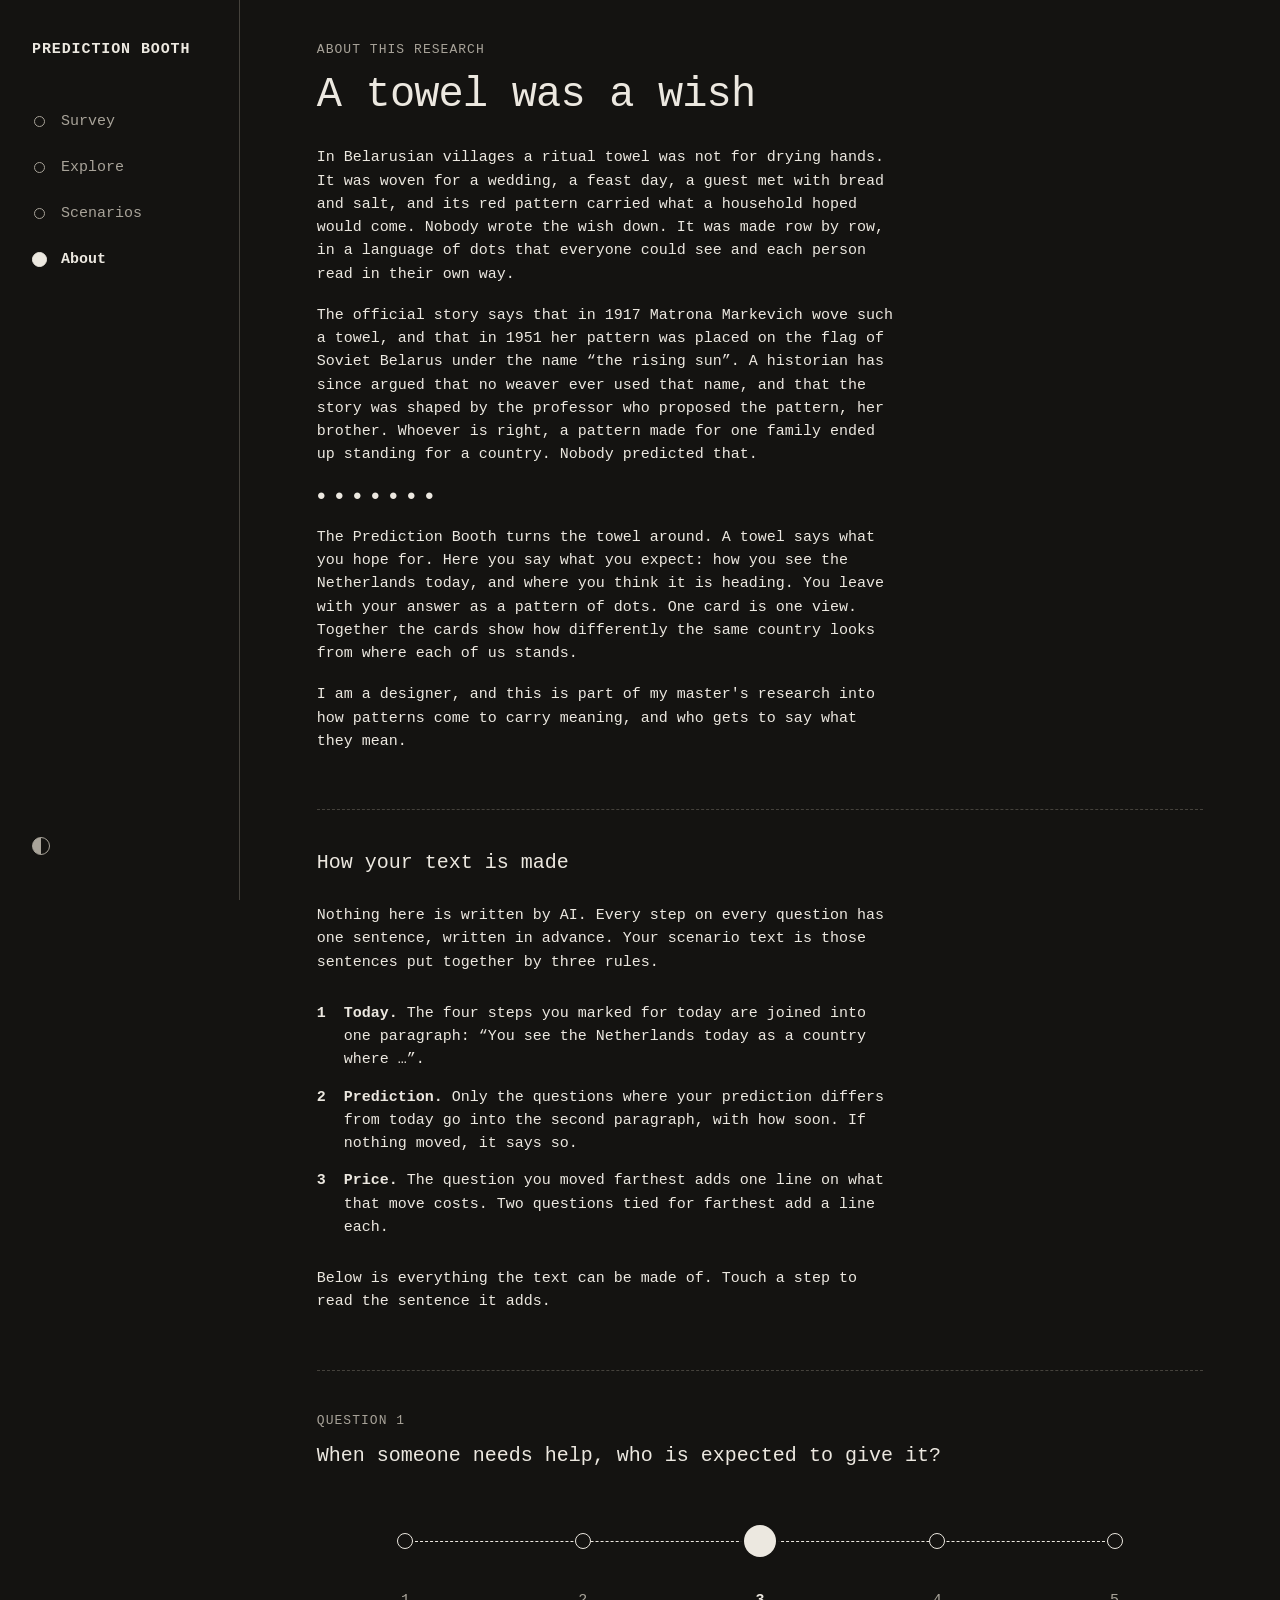
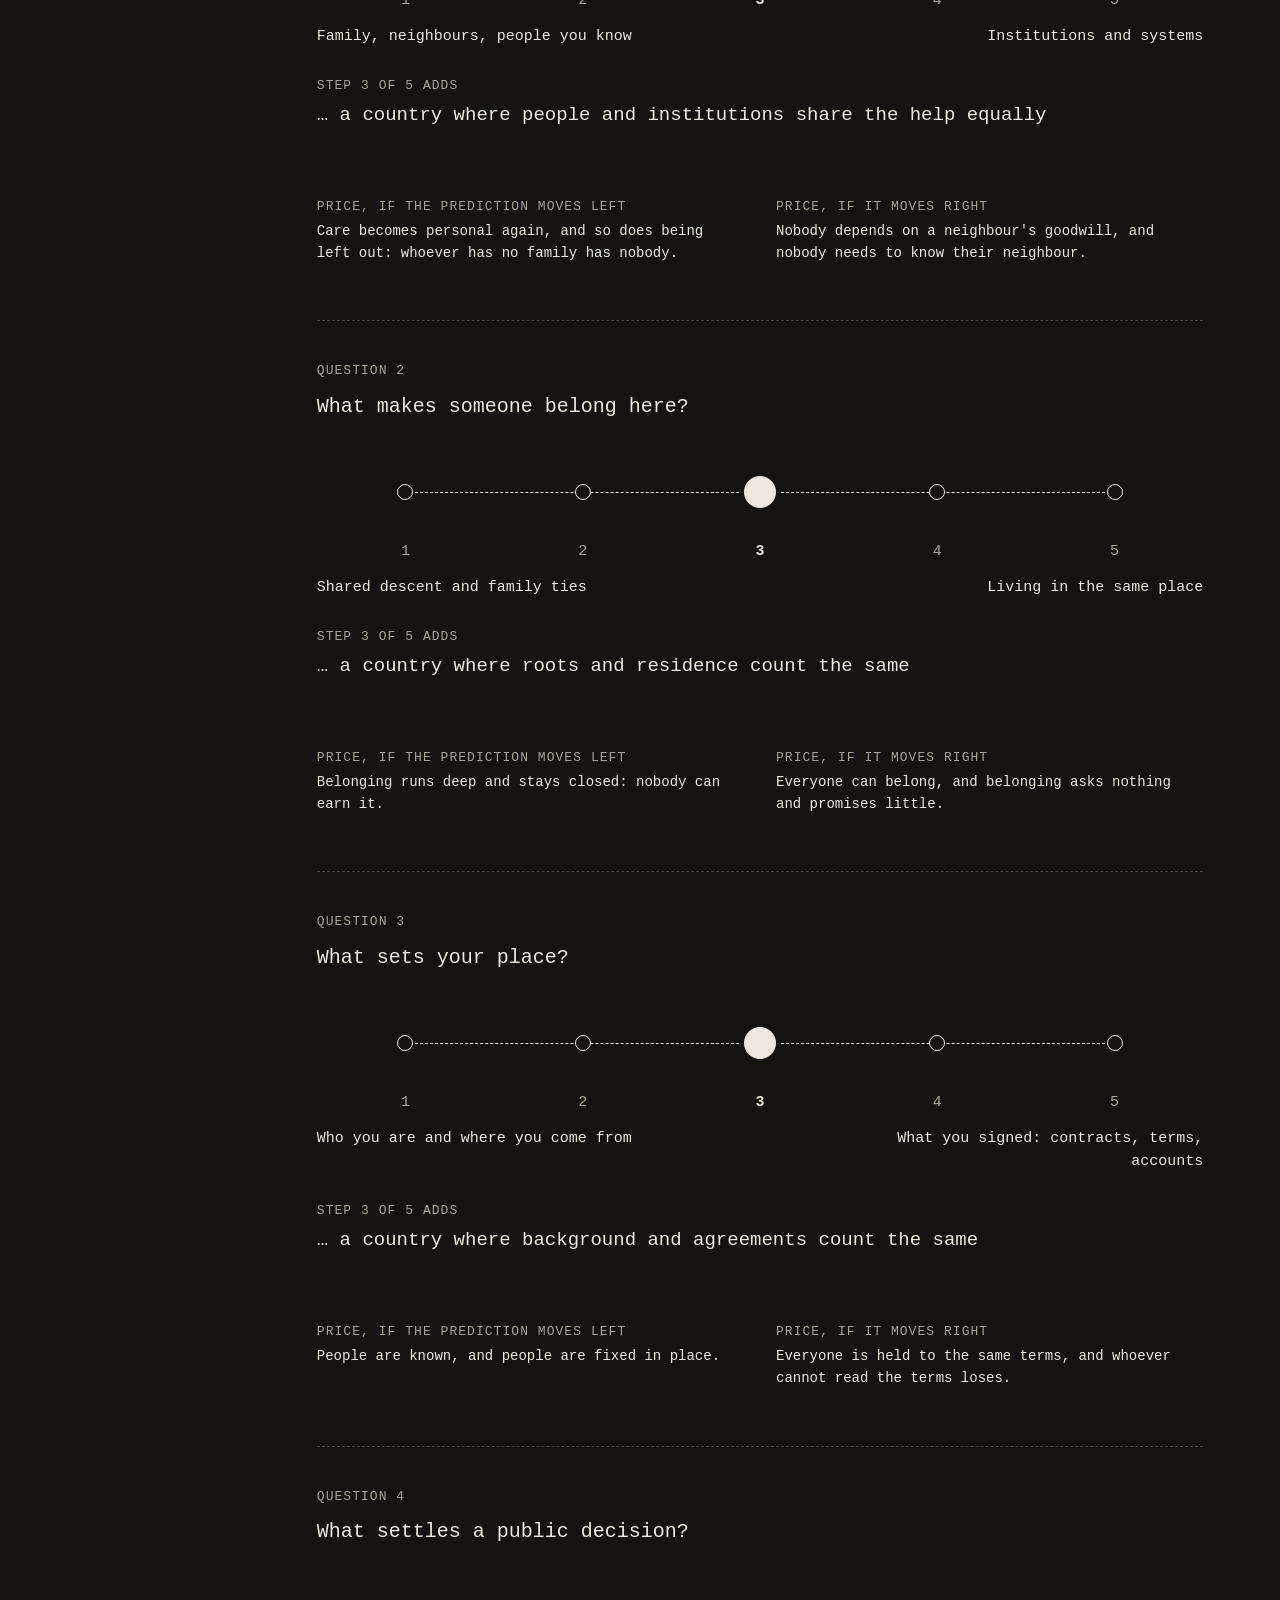
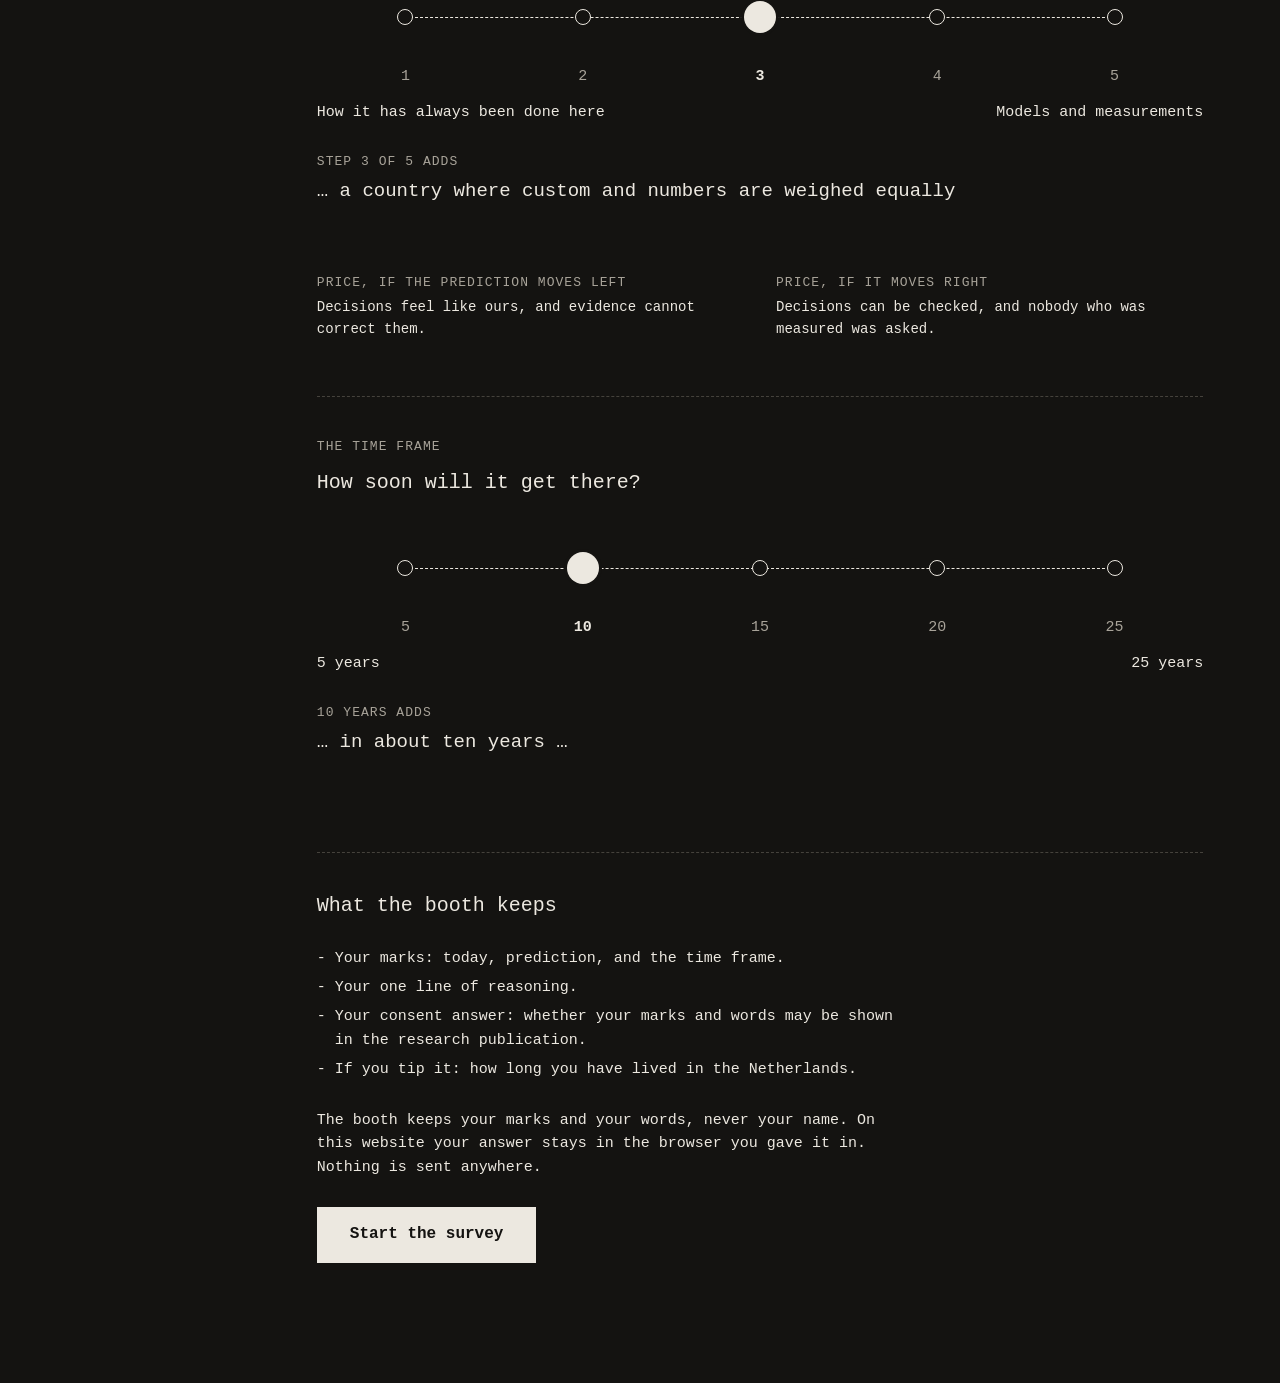
==== about.html @ 0a9863bb "Scenarios page; the ready-made answers leave Explore A fourth section, Scenarios, shows the five rea" ====
<!doctype html>
<html lang="en">
<head>
<meta charset="utf-8">
<meta name="viewport" content="width=device-width, initial-scale=1">
<title>About · Prediction Booth</title>
<meta name="description" content="A towel was a wish: where the Prediction Booth comes from, and how its scenario text is made.">
<meta name="color-scheme" content="dark light">
<link rel="icon" href="data:image/svg+xml,%3Csvg xmlns='http://www.w3.org/2000/svg' viewBox='0 0 16 16'%3E%3Ccircle cx='8' cy='8' r='7' fill='%23111'/%3E%3Ccircle cx='8' cy='8' r='3' fill='%23f4f2ee'/%3E%3C/svg%3E">
<script>try { if (localStorage.getItem("prediction-booth-theme") === "light") document.documentElement.dataset.theme = "light"; } catch (e) {}</script>
<link rel="stylesheet" href="css/site.css">
</head>
<body>
<aside class="side">
  <a class="brand" href="index.html">Prediction Booth</a>
  <nav aria-label="Sections">
    <a href="survey.html">Survey</a>
    <a href="index.html#explore">Explore</a>
    <a href="scenarios.html">Scenarios</a>
    <a href="about.html" aria-current="page">About</a>
  </nav>
  <button class="theme" type="button" aria-label="Switch to light" title="Light or dark"></button>
</aside>

<main class="main">
  <!-- The towel story: text as written in the first prototype's about.html. -->
  <section class="sec stack" id="towel">
    <div class="stack stack--s">
      <div class="kicker">About this research</div>
      <h1 class="big">A towel was a wish</h1>
    </div>
    <div class="text read">
      <p>In Belarusian villages a ritual towel was not for drying hands. It was woven for a wedding, a feast day, a guest met with bread and salt, and its red pattern carried what a household hoped would come. Nobody wrote the wish down. It was made row by row, in a language of dots that everyone could see and each person read in their own way.</p>
      <p>The official story says that in 1917 Matrona Markevich wove such a towel, and that in 1951 her pattern was placed on the flag of Soviet Belarus under the name “the rising sun”. A historian has since argued that no weaver ever used that name, and that the story was shaped by the professor who proposed the pattern, her brother. Whoever is right, a pattern made for one family ended up standing for a country. Nobody predicted that.</p>
      <p aria-hidden="true">●  ●  ●  ●  ●  ●  ●</p>
      <p>The Prediction Booth turns the towel around. A towel says what you hope for. Here you say what you expect: how you see the Netherlands today, and where you think it is heading. You leave with your answer as a pattern of dots. One card is one view. Together the cards show how differently the same country looks from where each of us stands.</p>
      <p>I am a designer, and this is part of my master's research into how patterns come to carry meaning, and who gets to say what they mean.</p>
    </div>
  </section>

  <section class="sec stack" id="how">
    <h2 class="mid">How your text is made</h2>
    <p class="read">Nothing here is written by AI. Every step on every question has one sentence, written in advance. Your scenario text is those sentences put together by three rules.</p>
    <ol class="steps">
      <li><span><b>Today.</b> The four steps you marked for today are joined into one paragraph: “You see the Netherlands today as a country where …”.</span></li>
      <li><span><b>Prediction.</b> Only the questions where your prediction differs from today go into the second paragraph, with how soon. If nothing moved, it says so.</span></li>
      <li><span><b>Price.</b> The question you moved farthest adds one line on what that move costs. Two questions tied for farthest add a line each.</span></li>
    </ol>
    <p class="read">Below is everything the text can be made of. Touch a step to read the sentence it adds.</p>
  </section>

  <div id="table"></div>

  <section class="sec stack" id="keeps">
    <h2 class="mid">What the booth keeps</h2>
    <ul class="plain-list">
      <li>Your marks: today, prediction, and the time frame.</li>
      <li>Your one line of reasoning.</li>
      <li>Your consent answer: whether your marks and words may be shown in the research publication.</li>
      <li>If you tip it: how long you have lived in the Netherlands.</li>
    </ul>
    <p class="read">The booth keeps your marks and your words, never your name. On this website your answer stays in the browser you gave it in. Nothing is sent anywhere.</p>
    <div class="actions"><a class="btn" href="survey.html">Start the survey</a></div>
  </section>
</main>

<script type="module" src="js/chrome.js"></script>
<script type="module" src="js/about.js"></script>
</body>
</html>
---- css/site.css ----
/* Prediction Booth. One stylesheet for Survey, Explore, About and the printed receipt.
   Layout: a plain navigation column on the left, one wide working area on the right.
   One kind of information per screen, one clear action per screen.
   Type and marks follow the receipt: one monospace face, ink on paper, no colour. */

:root {
  /* dark is the default look */
  --bg: #141311;
  --paper: #1c1b18;
  --ink: #ece8e0;
  --muted: #a8a399;
  --line: #45423c;
  --soft: #262421;
  --font: ui-monospace, "SF Mono", SFMono-Regular, Menlo, Consolas, "Liberation Mono", "Courier New", monospace;
  /* halftone: a screen of small dots, used for "today" */
  --ht: radial-gradient(circle at center, var(--ink) 0 27%, transparent 33%);
  color-scheme: dark;
}
:root[data-theme="light"] { --bg: #f4f2ee; --paper: #fcfbf8; --ink: #111111; --muted: #625d55; --line: #c9c4b9; --soft: #e7e3da; color-scheme: light; }

* { box-sizing: border-box; }
html { -webkit-text-size-adjust: 100%; }
body {
  margin: 0; min-height: 100vh; min-height: 100dvh;
  display: grid; grid-template-columns: 240px minmax(0, 1fr);
  background: var(--bg); color: var(--ink);
  font-family: var(--font); font-size: 15px; line-height: 1.55;
}
h1, h2, h3, p, ol, ul { margin: 0; }
h1, h2, h3 { font-size: inherit; font-weight: 700; line-height: inherit; }
a { color: inherit; text-underline-offset: 4px; }
button, input { font: inherit; color: inherit; }
:focus-visible { outline: 2px solid var(--ink); outline-offset: 3px; }
[hidden] { display: none !important; }

/* ---- navigation column -------------------------------------------------- */
.side { position: sticky; top: 0; align-self: start; height: 100vh; height: 100dvh; padding: 40px 32px 32px; display: flex; flex-direction: column; gap: 40px; border-right: 1px solid var(--line); }
.brand { font-weight: 700; text-transform: uppercase; letter-spacing: 0.06em; line-height: 1.3; text-decoration: none; }
.side nav { display: flex; flex-direction: column; gap: 2px; }
.side nav a { display: flex; align-items: center; gap: 14px; min-height: 44px; text-decoration: none; color: var(--muted); }
.side nav a::before { content: ""; flex: none; width: 9px; height: 9px; margin: 0 2px; border-radius: 50%; border: 1.5px solid currentColor; }
.side nav a:hover { color: var(--ink); }
.side nav a[aria-current="page"] { color: var(--ink); font-weight: 700; }
.side nav a[aria-current="page"]::before { width: 13px; height: 13px; margin: 0; border-color: var(--ink); background: var(--ink); }
/* light or dark: a small half-filled dot, bottom left here, top right on a phone */
.theme { margin-top: auto; align-self: flex-start; width: 44px; height: 44px; margin-left: -13px; padding: 0; border: 0; background: none; cursor: pointer; display: grid; place-items: center; }
.theme::before { content: ""; width: 16px; height: 16px; border-radius: 50%; border: 1.5px solid var(--muted); background: linear-gradient(90deg, var(--muted) 50%, transparent 50%); }
.theme:hover::before { border-color: var(--ink); background: linear-gradient(90deg, var(--ink) 50%, transparent 50%); }

/* ---- working area -------------------------------------------------------- */
.main { min-width: 0; padding: 40px clamp(24px, 6vw, 104px) 120px; }
.wide { max-width: 980px; }
.read { max-width: 64ch; }
.screen { animation: in .25s ease both; }
@keyframes in { from { opacity: 0; transform: translateY(6px); } to { opacity: 1; transform: none; } }

.stack { display: flex; flex-direction: column; gap: 28px; }
.stack--s { gap: 12px; }
.stack--l { gap: 36px; }
.sec + .sec, .main > div > .sec:first-child, .main > div + .sec { margin-top: 56px; padding-top: 40px; border-top: 1px dashed var(--line); }
.kicker { font-size: 13px; letter-spacing: 0.08em; text-transform: uppercase; color: var(--muted); }
.big { font-size: clamp(28px, 3.6vw, 42px); line-height: 1.1; font-weight: 500; letter-spacing: -0.02em; max-width: 20em; }
.mid { font-size: 20px; line-height: 1.3; font-weight: 500; }
.big--s { font-size: clamp(24px, 2.8vw, 32px); }
.lead { font-size: 18px; line-height: 1.5; max-width: 38em; }
.small, .note { font-size: 13px; }
.muted, .note { color: var(--muted); }
.text p + p { margin-top: 1.2em; }
.tag { display: inline-block; font-size: 11px; letter-spacing: 0.08em; text-transform: uppercase; background: var(--ink); color: var(--bg); padding: 1px 7px; }

/* ---- one clear action ----------------------------------------------------- */
.actions { display: flex; flex-wrap: wrap; align-items: center; gap: 16px 28px; }
.btn {
  display: inline-flex; align-items: center; justify-content: center; gap: 12px;
  min-height: 56px; padding: 0 32px; border: 1px solid var(--ink); background: var(--ink); color: var(--bg);
  cursor: pointer; text-decoration: none; font-weight: 700; font-size: 16px; transition: opacity .15s;
}
.btn:hover { opacity: .85; }
.btn[disabled] { opacity: .3; cursor: default; }
.btn--plain { background: transparent; color: var(--ink); font-weight: 400; }
.btn--plain:hover { background: var(--soft); opacity: 1; }
.btn--s { min-height: 44px; padding: 0 20px; font-size: 15px; }
.linkbtn { background: none; border: 0; padding: 12px 0; cursor: pointer; color: var(--muted); text-decoration: underline; text-underline-offset: 4px; }
.linkbtn:hover { color: var(--ink); }
.chips { display: flex; flex-wrap: wrap; gap: 10px; }
.chip { display: inline-flex; align-items: center; min-height: 44px; padding: 0 16px; border: 1px solid var(--line); background: transparent; cursor: pointer; text-decoration: none; }
.chip:hover { border-color: var(--ink); }
.chip[aria-pressed="true"] { background: var(--ink); border-color: var(--ink); color: var(--bg); }
.chip[disabled] { opacity: .35; cursor: default; }
.chip { white-space: pre; }

.choices { display: flex; flex-wrap: wrap; gap: 12px; }
.choice { display: inline-flex; align-items: center; gap: 14px; min-height: 56px; padding: 0 24px; border: 1px solid var(--ink); background: transparent; cursor: pointer; font-size: 16px; text-align: left; }
.choice::before { content: ""; flex: none; width: 12px; height: 12px; border-radius: 50%; border: 1.5px solid currentColor; }
.choice:hover { background: var(--soft); }
.choice[aria-checked="true"] { background: var(--ink); color: var(--bg); font-weight: 700; }
.choice[aria-checked="true"]::before { background: var(--bg); border-color: var(--bg); }

/* the steps sit on the same line as the booth's name in the navigation column */
.progress { display: flex; align-items: center; gap: 6px; height: 20px; }
.progress i { width: 44px; height: 3px; background: var(--line); }
.progress i.done, .progress i.now { background: var(--ink); }
.progress i.now { height: 7px; }

/* ---- fields ---------------------------------------------------------------- */
.form { max-width: 640px; }
.field { display: flex; flex-direction: column; gap: 6px; }
.field label, .field .legend { font-size: 13px; letter-spacing: 0.08em; text-transform: uppercase; color: var(--muted); }
.field input[type="text"] { width: 100%; min-height: 52px; padding: 0; font-size: 18px; background: transparent; border: 0; border-bottom: 1px solid var(--ink); border-radius: 0; }
.field input[type="text"]:focus { outline: 0; border-bottom-width: 3px; }
.tick { display: flex; align-items: flex-start; gap: 14px; cursor: pointer; }
.tick input { appearance: none; -webkit-appearance: none; flex: none; width: 22px; height: 22px; margin: 1px 0 0; border: 1.5px solid var(--ink); border-radius: 0; background: transparent; cursor: pointer; display: grid; place-items: center; }
.tick input[type="radio"] { border-radius: 50%; }
.tick input:checked::after { content: ""; width: 10px; height: 10px; background: var(--ink); border-radius: inherit; }
.ticks-inline { display: flex; flex-wrap: wrap; gap: 10px 32px; }

/* ---- dots: today = a big halftone dot, prediction = a small solid dot ------- */
.dots { --rowh: 52px; --base: 9px; --big: 36px; --small: 14px; --pitch: 5px; display: grid; grid-template-columns: repeat(var(--n, 7), minmax(0, 1fr)); position: relative; }
.dot { position: relative; height: var(--rowh); display: block; }
.dot i { position: absolute; left: 50%; top: 50%; border-radius: 50%; translate: -50% -50%; }
.dot .b { width: var(--base); height: var(--base); border: 1.5px solid var(--ink); background: var(--bg); }
.dot .t {
  width: var(--big); height: var(--big); scale: 0; transition: scale .3s cubic-bezier(.34, 1.56, .64, 1);
  background: var(--ht) 0 0 / var(--pitch) var(--pitch), var(--ht) calc(var(--pitch) / 2) calc(var(--pitch) / 2) / var(--pitch) var(--pitch), var(--bg);
}
.dot .p { width: var(--small); height: var(--small); background: var(--ink); box-shadow: 0 0 0 3px var(--bg); scale: 0; transition: scale .3s cubic-bezier(.34, 1.56, .64, 1); }
.dot.is-today .t, .dot.is-pred .p { scale: 1; }

.legend { display: flex; flex-wrap: wrap; gap: 8px 28px; align-items: center; font-size: 13px; color: var(--muted); }
.legend span { display: inline-flex; align-items: center; gap: 10px; }
.key { display: inline-block; border-radius: 50%; flex: none; }
.key--today { width: 18px; height: 18px; background: var(--ht) 0 0 / 5px 5px, var(--ht) 2.5px 2.5px / 5px 5px; }
.key--pred { width: 10px; height: 10px; background: var(--ink); }
.key--bar-t { width: 14px; height: 14px; border-radius: 0; border: 1px solid var(--ink); background: var(--ht) 0 0 / 5px 5px, var(--ht) 2.5px 2.5px / 5px 5px; }
.key--bar-p { width: 6px; height: 14px; border-radius: 0; background: var(--ink); }

/* the scale: the whole width of the working area is the control */
.scale { user-select: none; -webkit-user-select: none; }
.scale .dots { --rowh: 88px; --base: 16px; --big: clamp(46px, 5.6vw, 68px); --small: clamp(22px, 2.8vw, 32px); --pitch: 6px; touch-action: pan-y; cursor: pointer; }
.scale .dots::before { content: ""; position: absolute; left: calc(100% / (var(--n, 7) * 2)); right: calc(100% / (var(--n, 7) * 2)); top: calc(var(--rowh) / 2); border-top: 1px dashed var(--ink); }
.scale__move { position: absolute; top: calc(var(--rowh) / 2 - 2px); height: 4px; background: var(--ink); transition: left .25s, width .25s; pointer-events: none; }
.scale__step { position: relative; display: block; padding: 0 0 28px; margin: 0; border: 0; background: none; cursor: pointer; -webkit-tap-highlight-color: transparent; }
.scale__step .dot .b { transition: scale .18s; }
.scale__step.is-touch .dot .b { scale: 1.7; }
.scale__num { position: absolute; left: 0; right: 0; bottom: 0; text-align: center; color: var(--muted); }
.scale__step.is-on .scale__num { color: var(--ink); font-weight: 700; }
.scale__step:focus-visible { outline-offset: -3px; }
.poles { display: flex; justify-content: space-between; gap: 24px; margin-top: 12px; }
.poles span { max-width: 42%; }
.poles span:last-child { text-align: right; }
.scale--read .dots { cursor: default; --rowh: 52px; --base: 9px; --big: 36px; --small: 14px; --pitch: 5px; }
.scale--read .scale__step { cursor: default; padding-bottom: 24px; }
.scale--read .scale__move { top: calc(var(--rowh) / 2 - 1.5px); height: 3px; }
.scale--read + .poles { font-size: 13px; color: var(--muted); margin-top: 6px; }

/* two lines, two questions: today above, the prediction below, on the same five steps.
   Made for touch: the meaning of the chosen step shows under its line. */
.lines { display: flex; flex-direction: column; gap: 8px; }
.line { display: grid; grid-template-columns: 190px minmax(0, 1fr); column-gap: 32px; align-items: start; }
.line__label { height: 88px; display: flex; flex-direction: column; justify-content: center; gap: 4px; }
.line__name { display: flex; align-items: center; gap: 12px; font-weight: 700; font-size: 17px; }
.line__ask { color: var(--muted); font-size: 14px; line-height: 1.4; }
.line__cap { min-height: 4.6em; margin-top: 8px; }
.line__cap p { font-size: 17px; line-height: 1.45; max-width: 42em; }
.line__step { font-size: 13px; letter-spacing: 0.08em; text-transform: uppercase; color: var(--muted); margin-bottom: 2px; }
.line--ends .poles { margin: 0; font-size: 14px; color: var(--muted); }
.scale--pred .dots { --small: clamp(28px, 3.8vw, 46px); }

.desc { min-height: 6.2em; }
.desc__step { font-size: 13px; letter-spacing: 0.08em; text-transform: uppercase; color: var(--muted); margin-bottom: 6px; }
.desc p { font-size: 19px; line-height: 1.45; max-width: 40em; }

/* an answer as five labelled rows (in the card view of Explore) */
.prow + .prow { margin-top: 20px; padding-top: 20px; border-top: 1px dashed var(--line); }
.prow__name { font-weight: 700; margin-bottom: 4px; }
.prow__cap { min-height: 3em; margin-top: 8px; font-size: 14px; }

/* ---- the receipt: its own screen, one unbroken strip that scrolls with the page ---- */
.paper { background: var(--paper); padding: 40px 36px 56px; border: 1px solid var(--line); width: fit-content; max-width: 100%; }
.receipt { font-size: 16px; line-height: 1.35; white-space: pre; width: 32ch; }
.rsec--total { font-weight: 700; }
.rl { display: block; min-height: 1.35em; }

/* ---- explore ----------------------------------------------------------------- */
.charts { display: grid; grid-template-columns: repeat(auto-fit, minmax(min(100%, 400px), 1fr)); gap: 56px 64px; }
.chart__name { font-weight: 700; min-height: 3.1em; }
.chart__cap { min-height: 4.2em; margin-top: 12px; font-size: 13px; color: var(--muted); }
.chart__cap b { color: var(--ink); font-weight: 400; }
.bars { --up: 72px; --down: 72px; display: grid; grid-template-columns: repeat(var(--n, 7), minmax(0, 1fr)); position: relative; }
.bars--time { --up: 0px; }
.bars::before { content: ""; position: absolute; left: 0; right: 0; top: calc(var(--up) + 1.55em); border-top: 1px solid var(--ink); }
.bcell { display: grid; grid-template-rows: calc(var(--up) + 1.55em) calc(var(--down) + 1.55em); justify-items: center; border: 0; background: none; padding: 0; cursor: pointer; font-size: 13px; }
.bars--time .bcell { grid-template-rows: 1.55em calc(var(--down) + 1.55em); }
.bcell.is-on { background: var(--soft); }
@media (hover: hover) { .bcell:hover { background: var(--soft); } }
.bup, .bdown { display: flex; flex-direction: column; align-items: center; }
.bup { justify-content: flex-end; }
.bup i { width: 24px; height: calc(var(--up) * var(--s)); border: 1px solid var(--ink); border-bottom: 0; background: var(--ht) 0 0 / 5px 5px, var(--ht) 2.5px 2.5px / 5px 5px; }
.bdown i { width: 10px; height: calc(var(--down) * var(--s)); background: var(--ink); }
.bup b, .bdown b { font-weight: 400; line-height: 1.55; }
.bnums { display: grid; grid-template-columns: repeat(var(--n, 7), minmax(0, 1fr)); text-align: center; font-size: 13px; color: var(--muted); }
.chart .poles { font-size: 13px; color: var(--muted); margin-top: 4px; }
.rollgrid { display: grid; grid-template-columns: repeat(auto-fill, minmax(min(100%, 300px), 1fr)); gap: 16px; }
.rollcard { display: block; padding: 18px 16px; border: 1px solid var(--line); background: var(--paper); cursor: pointer; text-align: left; white-space: pre; font-size: 13px; line-height: 1.35; overflow: hidden; }
.rollcard:hover { border-color: var(--ink); }
dialog.card { width: min(760px, calc(100vw - 24px)); max-height: calc(100dvh - 32px); padding: 40px clamp(20px, 5vw, 48px); border: 1px solid var(--ink); background: var(--bg); color: var(--ink); }
dialog.card::backdrop { background: rgba(0, 0, 0, .6); }
.dialog-head { display: flex; justify-content: space-between; align-items: flex-start; gap: 24px; }

/* ---- about --------------------------------------------------------------------- */
.steps { counter-reset: r; list-style: none; padding: 0; display: flex; flex-direction: column; gap: 14px; max-width: 64ch; }
.steps li { counter-increment: r; display: grid; grid-template-columns: 3ch 1fr; }
.steps li::before { content: counter(r); font-weight: 700; }
.prices { display: grid; grid-template-columns: 1fr 1fr; gap: 32px; font-size: 14px; }
.prices div span { display: block; font-size: 13px; letter-spacing: 0.08em; text-transform: uppercase; color: var(--muted); margin-bottom: 4px; }
.plain-list { padding-left: 2ch; list-style: "- "; max-width: 64ch; }
.plain-list li + li { margin-top: 6px; }

/* ---- phone: navigation on top, everything in one column -------------------------- */
@media (max-width: 860px) {
  body { display: block; }
  .side { position: static; height: auto; flex-direction: row; flex-wrap: wrap; align-items: center; gap: 4px 20px; padding: 14px 16px 6px; border-right: 0; border-bottom: 1px solid var(--line); }
  .brand { order: -2; margin-right: auto; }
  .theme { order: -1; }
  .side nav { flex-basis: 100%; }
  .side nav { flex-direction: row; flex-wrap: wrap; gap: 0 10px; font-size: 14px; }
  .side nav a { gap: 6px; }
  .theme { margin: -8px -13px -8px auto; }
  .main { padding: 32px 16px 72px; }
  .sec + .sec, .main > div > .sec:first-child, .main > div + .sec { margin-top: 40px; padding-top: 32px; }
  .lead { font-size: 17px; }
  .scale .dots { --rowh: 76px; --base: 13px; --big: min(46px, 11.5vw); --small: 22px; --pitch: 5px; }
  .scale--pred .dots { --small: min(30px, 8vw); }
  .line { grid-template-columns: minmax(0, 1fr); }
  .line__label { height: auto; padding-top: 8px; flex-direction: row; align-items: baseline; justify-content: flex-start; flex-wrap: wrap; gap: 4px 14px; }
  .line--ends > div:first-child { display: none; }
  .line__cap { min-height: 6em; }
  .line__cap p { font-size: 16px; }
  .desc p { font-size: 17px; }
  .btn { flex: 1 1 100%; }
  .choice { flex: 1 1 100%; }
  .progress i { flex: 1; width: auto; }
  .prices { grid-template-columns: 1fr; gap: 16px; }
  .paper { padding: 28px 0 40px; border-left: 0; border-right: 0; margin: 0 -16px; width: auto; max-width: none; }
  .receipt { font-size: 14px; margin: 0 auto; }
  .charts { gap: 40px; }
}

@media (prefers-reduced-motion: reduce) {
  * { animation: none !important; transition: none !important; }
}

/* ---- print: only the receipt, 58 mm roll, 32 characters ---------------------------- */
#print-root { display: none; }
@media print {
  html.print-receipt, html.print-receipt body { background: #fff; display: block; height: auto; min-height: 0; margin: 0; padding: 0; }
  html.print-receipt body > *:not(#print-root) { display: none !important; }
  html.print-receipt #print-root {
    display: block; margin: 0; padding: 3mm 5mm 0; width: 58mm;
    font-family: Menlo, Consolas, "Courier New", monospace; font-size: 2.45mm; line-height: 1.25;
    color: #000; background: #fff; white-space: pre; overflow: hidden;
  }
}
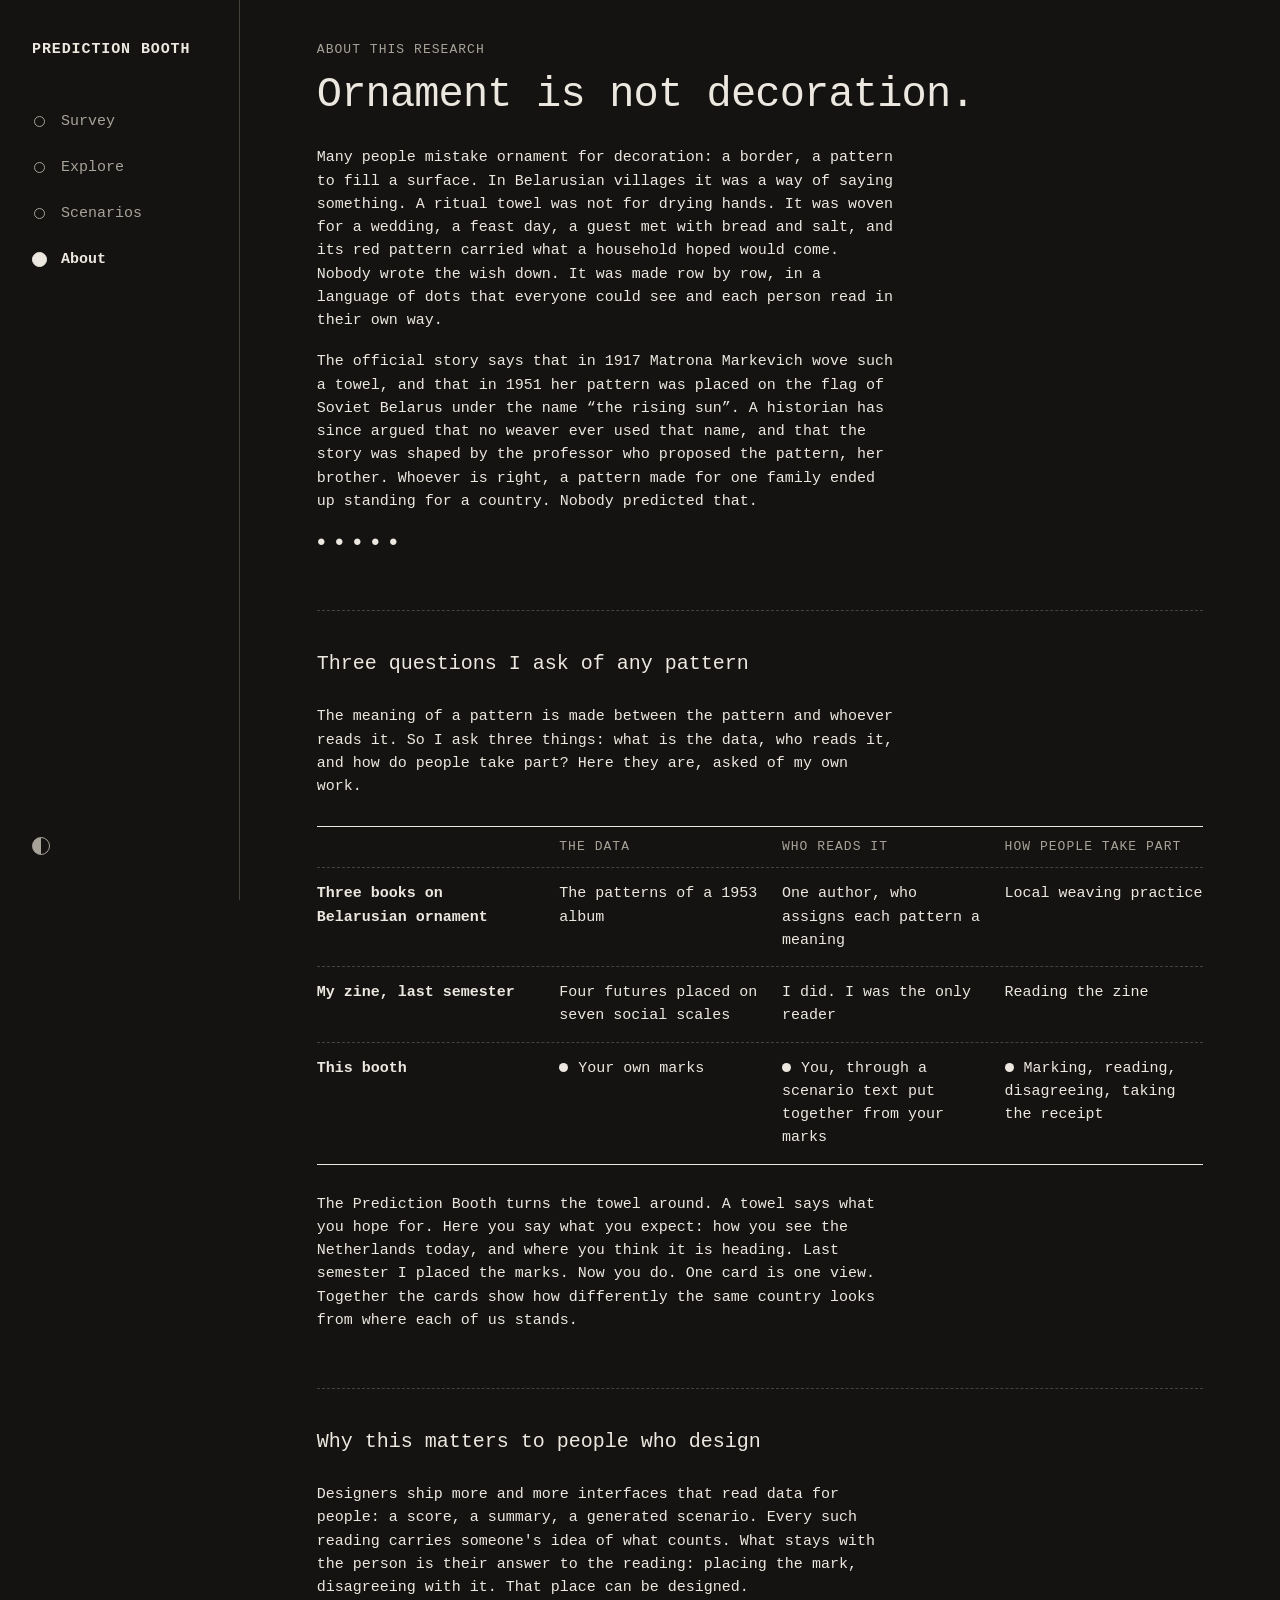
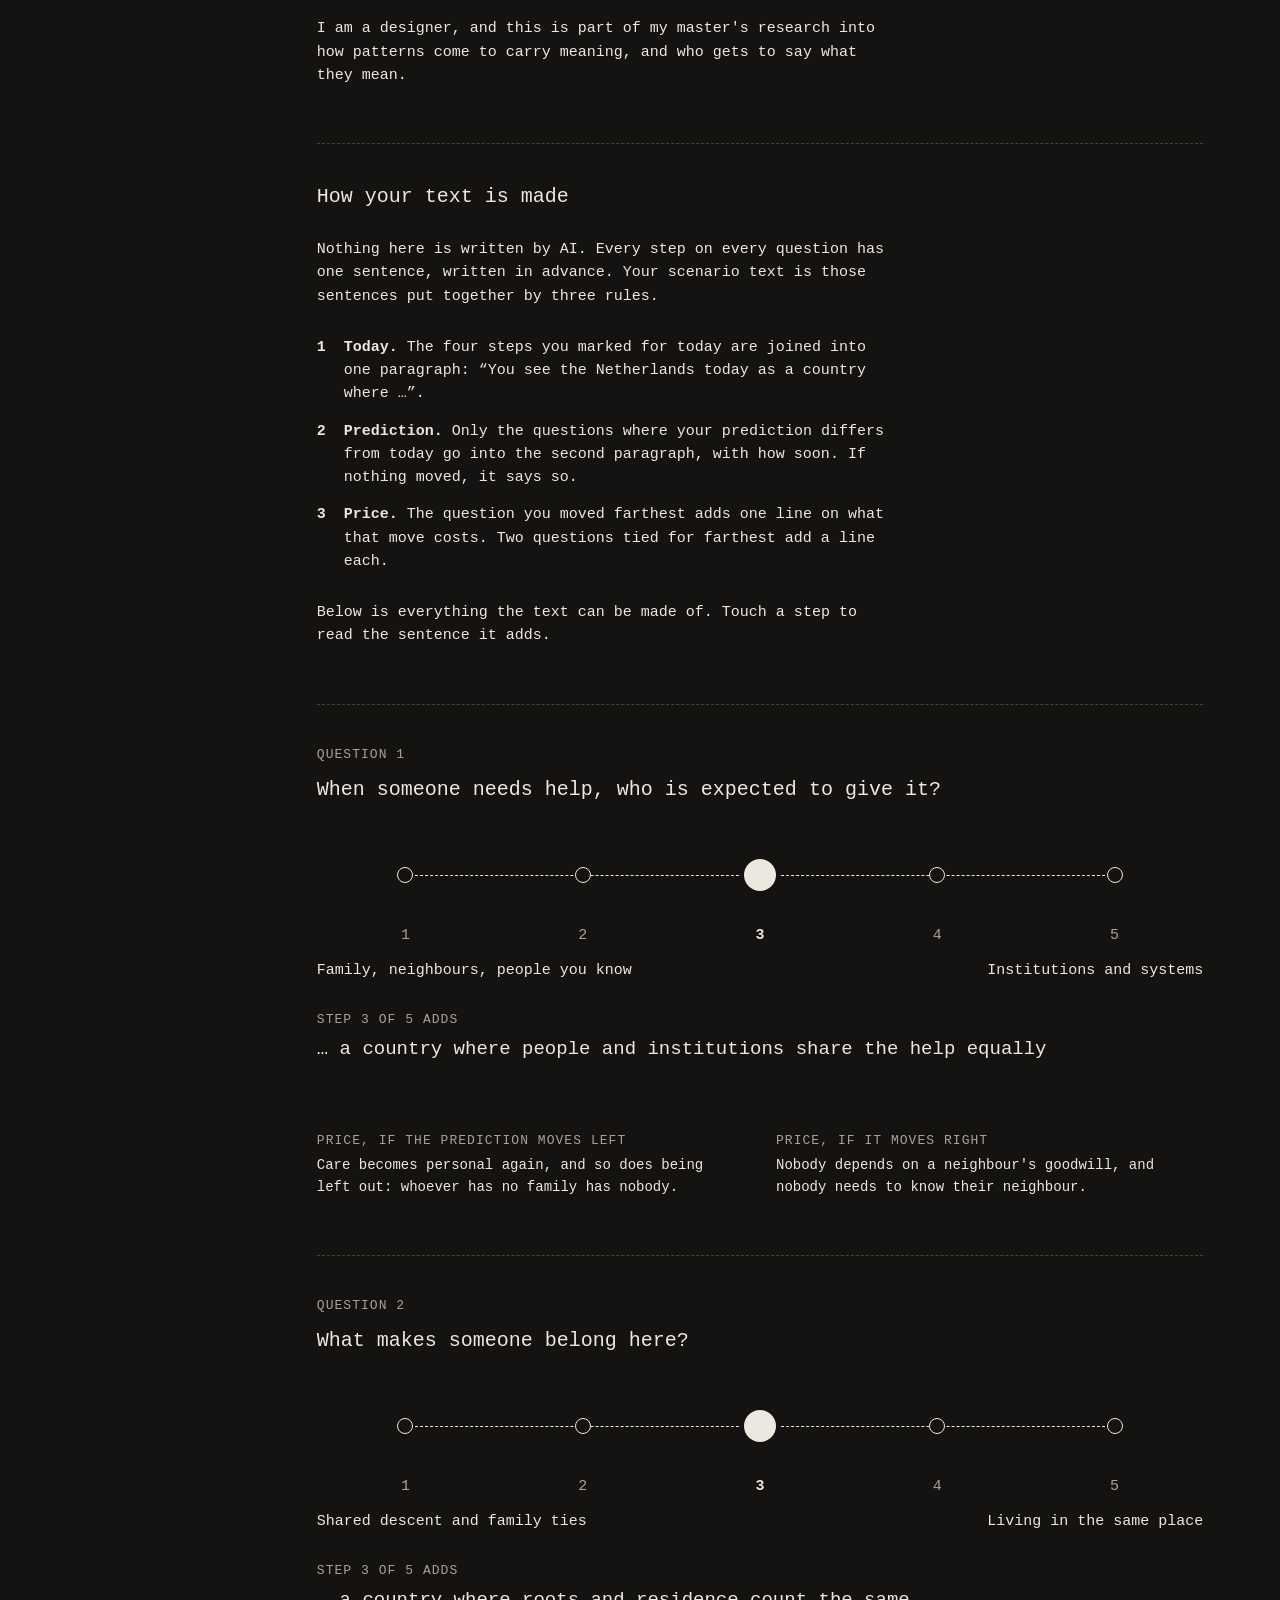
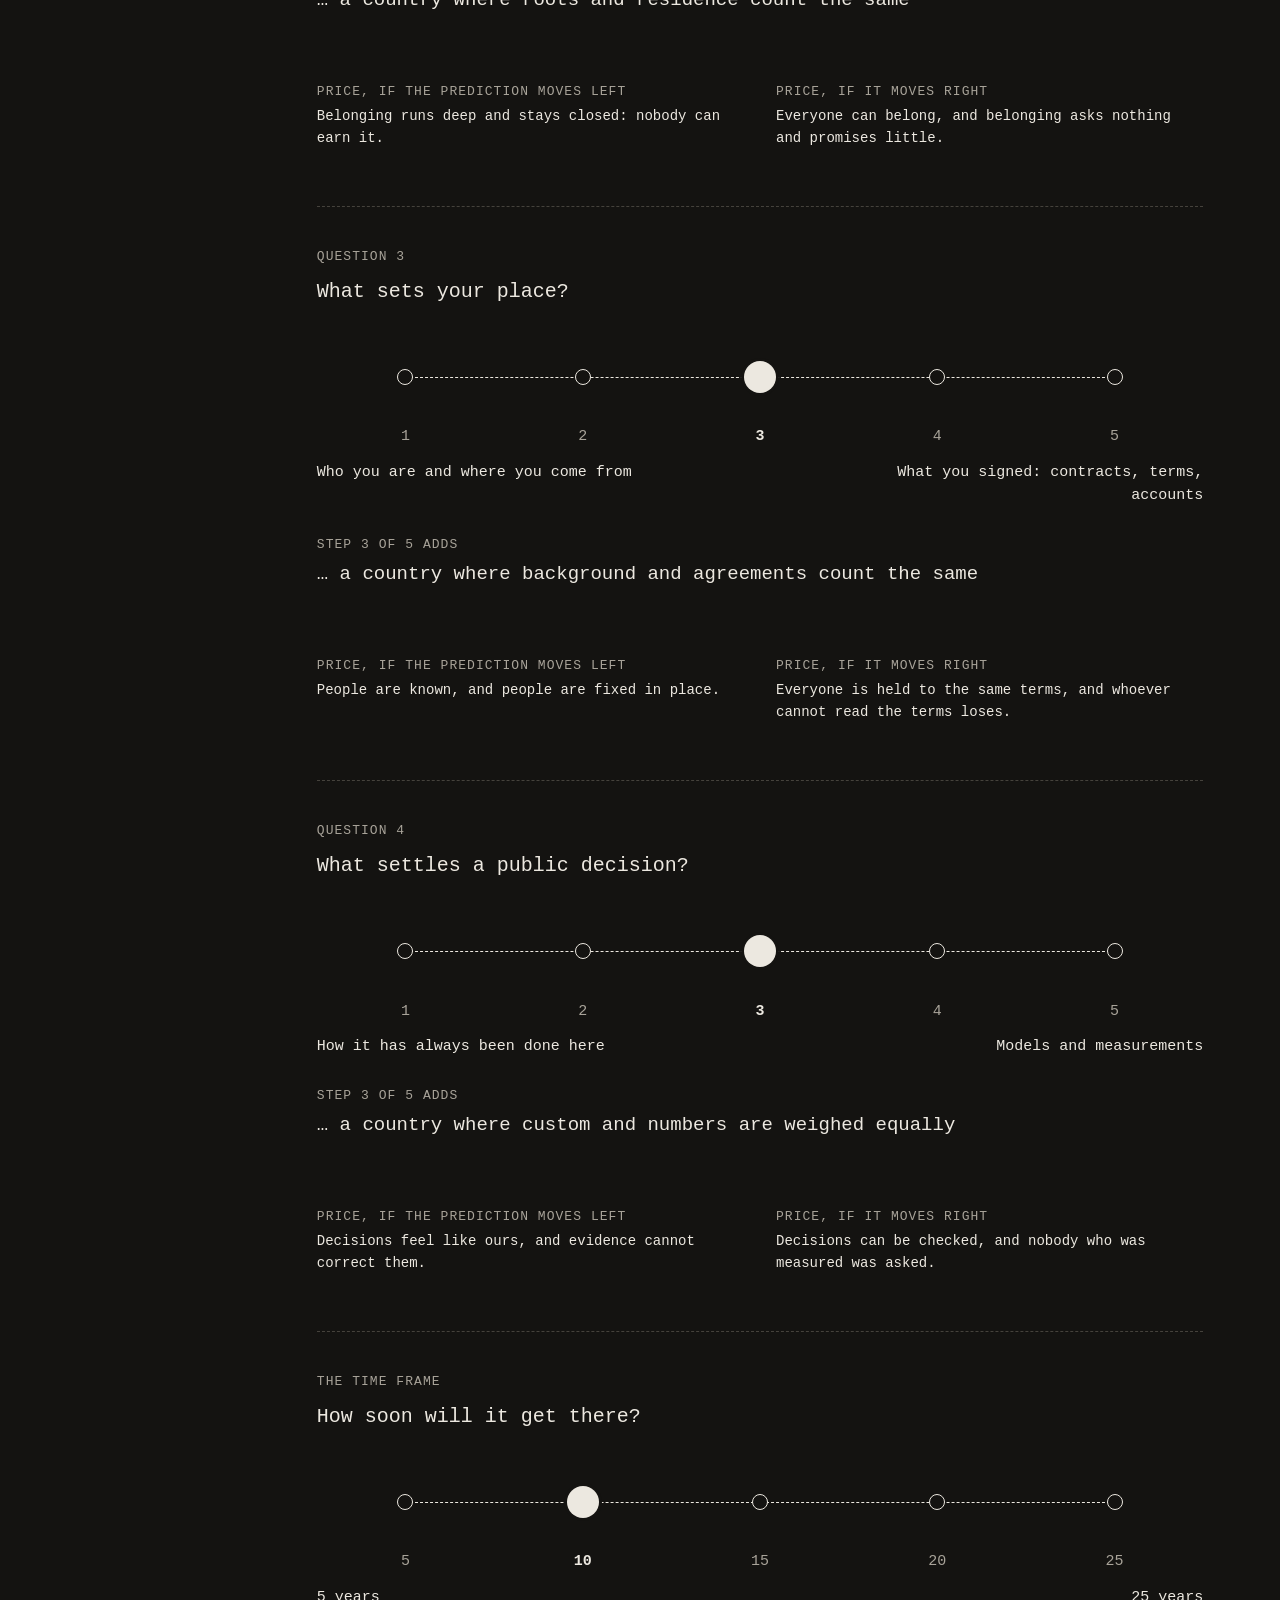
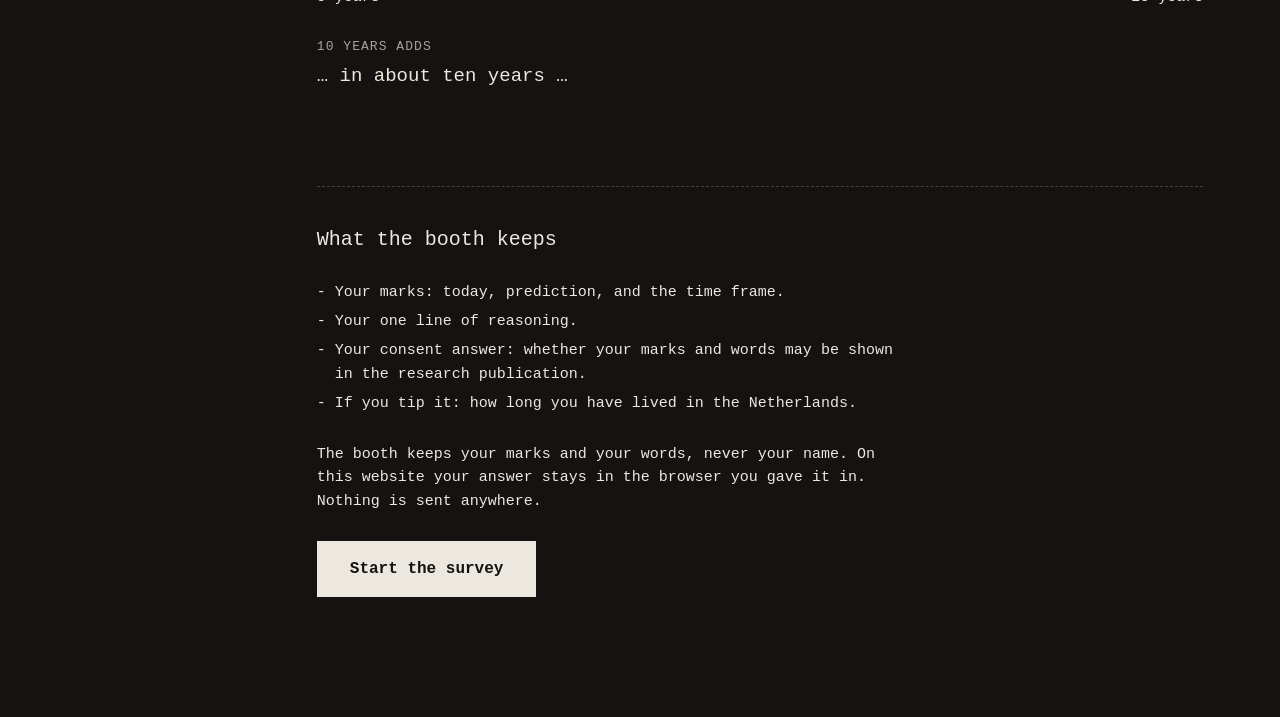
==== commit 2f60474f: "About opens on the misconception and shows the research's three questions Draft: starts with 'orname" ====
--- a/about.html
+++ b/about.html
@@ -4,7 +4,7 @@
 <meta charset="utf-8">
 <meta name="viewport" content="width=device-width, initial-scale=1">
 <title>About · Prediction Booth</title>
-<meta name="description" content="A towel was a wish: where the Prediction Booth comes from, and how its scenario text is made.">
+<meta name="description" content="Ornament is not decoration: where the Prediction Booth comes from, and how its scenario text is made.">
 <meta name="color-scheme" content="dark light">
 <link rel="icon" href="data:image/svg+xml,%3Csvg xmlns='http://www.w3.org/2000/svg' viewBox='0 0 16 16'%3E%3Ccircle cx='8' cy='8' r='7' fill='%23111'/%3E%3Ccircle cx='8' cy='8' r='3' fill='%23f4f2ee'/%3E%3C/svg%3E">
 <script>try { if (localStorage.getItem("prediction-booth-theme") === "light") document.documentElement.dataset.theme = "light"; } catch (e) {}</script>
@@ -23,17 +23,56 @@
 </aside>
 
 <main class="main">
-  <!-- The towel story: text as written in the first prototype's about.html. -->
+  <!-- Draft of 25 Nov 2026, evening. Opens on the misconception, keeps the towel story from the
+       first prototype's about.html, and takes the three questions and the table from the
+       design research exercise "What do I want to say?" (DR 3.4, exercise 3). -->
   <section class="sec stack" id="towel">
     <div class="stack stack--s">
       <div class="kicker">About this research</div>
-      <h1 class="big">A towel was a wish</h1>
+      <h1 class="big">Ornament is not decoration.</h1>
     </div>
     <div class="text read">
-      <p>In Belarusian villages a ritual towel was not for drying hands. It was woven for a wedding, a feast day, a guest met with bread and salt, and its red pattern carried what a household hoped would come. Nobody wrote the wish down. It was made row by row, in a language of dots that everyone could see and each person read in their own way.</p>
+      <p>Many people mistake ornament for decoration: a border, a pattern to fill a surface. In Belarusian villages it was a way of saying something. A ritual towel was not for drying hands. It was woven for a wedding, a feast day, a guest met with bread and salt, and its red pattern carried what a household hoped would come. Nobody wrote the wish down. It was made row by row, in a language of dots that everyone could see and each person read in their own way.</p>
       <p>The official story says that in 1917 Matrona Markevich wove such a towel, and that in 1951 her pattern was placed on the flag of Soviet Belarus under the name “the rising sun”. A historian has since argued that no weaver ever used that name, and that the story was shaped by the professor who proposed the pattern, her brother. Whoever is right, a pattern made for one family ended up standing for a country. Nobody predicted that.</p>
-      <p aria-hidden="true">●  ●  ●  ●  ●  ●  ●</p>
-      <p>The Prediction Booth turns the towel around. A towel says what you hope for. Here you say what you expect: how you see the Netherlands today, and where you think it is heading. You leave with your answer as a pattern of dots. One card is one view. Together the cards show how differently the same country looks from where each of us stands.</p>
+      <p aria-hidden="true">●  ●  ●  ●  ●</p>
+    </div>
+  </section>
+
+  <section class="sec stack" id="questions">
+    <h2 class="mid">Three questions I ask of any pattern</h2>
+    <p class="read">The meaning of a pattern is made between the pattern and whoever reads it. So I ask three things: what is the data, who reads it, and how do people take part? Here they are, asked of my own work.</p>
+    <div class="lens" role="table" aria-label="Three questions, asked of three pieces of work">
+      <div class="lens__row lens__row--head" role="row">
+        <span role="columnheader"></span><span role="columnheader">The data</span><span role="columnheader">Who reads it</span><span role="columnheader">How people take part</span>
+      </div>
+      <div class="lens__row" role="row">
+        <b role="rowheader">Three books on Belarusian ornament</b>
+        <span role="cell" data-label="The data">The patterns of a 1953 album</span>
+        <span role="cell" data-label="Who reads it">One author, who assigns each pattern a meaning</span>
+        <span role="cell" data-label="How people take part">Local weaving practice</span>
+      </div>
+      <div class="lens__row" role="row">
+        <b role="rowheader">My zine, last semester</b>
+        <span role="cell" data-label="The data">Four futures placed on seven social scales</span>
+        <span role="cell" data-label="Who reads it">I did. I was the only reader</span>
+        <span role="cell" data-label="How people take part">Reading the zine</span>
+      </div>
+      <div class="lens__row lens__row--now" role="row">
+        <b role="rowheader">This booth</b>
+        <span role="cell" data-label="The data">Your own marks</span>
+        <span role="cell" data-label="Who reads it">You, through a scenario text put together from your marks</span>
+        <span role="cell" data-label="How people take part">Marking, reading, disagreeing, taking the receipt</span>
+      </div>
+    </div>
+    <div class="text read">
+      <p>The Prediction Booth turns the towel around. A towel says what you hope for. Here you say what you expect: how you see the Netherlands today, and where you think it is heading. Last semester I placed the marks. Now you do. One card is one view. Together the cards show how differently the same country looks from where each of us stands.</p>
+    </div>
+  </section>
+
+  <section class="sec stack" id="why">
+    <h2 class="mid">Why this matters to people who design</h2>
+    <div class="text read">
+      <p>Designers ship more and more interfaces that read data for people: a score, a summary, a generated scenario. Every such reading carries someone's idea of what counts. What stays with the person is their answer to the reading: placing the mark, disagreeing with it. That place can be designed.</p>
       <p>I am a designer, and this is part of my master's research into how patterns come to carry meaning, and who gets to say what they mean.</p>
     </div>
   </section>
--- a/css/site.css
+++ b/css/site.css
@@ -207,6 +207,14 @@
 dialog.card::backdrop { background: rgba(0, 0, 0, .6); }
 .dialog-head { display: flex; justify-content: space-between; align-items: flex-start; gap: 24px; }
 
+/* the three questions as a small table; on a phone each row becomes a block */
+.lens { max-width: 980px; border-top: 1px solid var(--ink); }
+.lens__row { display: grid; grid-template-columns: 1.1fr 1fr 1fr 1fr; column-gap: 24px; padding: 14px 0; border-bottom: 1px dashed var(--line); }
+.lens__row--head { font-size: 13px; letter-spacing: 0.08em; text-transform: uppercase; color: var(--muted); padding: 10px 0; }
+.lens__row b { font-weight: 700; }
+.lens__row--now { border-bottom: 1px solid var(--ink); }
+.lens__row--now span::before { content: ""; display: inline-block; width: 9px; height: 9px; margin-right: 10px; border-radius: 50%; background: var(--ink); }
+
 /* ---- about --------------------------------------------------------------------- */
 .steps { counter-reset: r; list-style: none; padding: 0; display: flex; flex-direction: column; gap: 14px; max-width: 64ch; }
 .steps li { counter-increment: r; display: grid; grid-template-columns: 3ch 1fr; }
@@ -241,6 +249,9 @@
   .choice { flex: 1 1 100%; }
   .progress i { flex: 1; width: auto; }
   .prices { grid-template-columns: 1fr; gap: 16px; }
+  .lens__row { grid-template-columns: 1fr; row-gap: 6px; }
+  .lens__row--head { display: none; }
+  .lens__row span[data-label]::before { content: attr(data-label) ": "; display: inline; width: auto; height: auto; margin: 0; border-radius: 0; background: none; color: var(--muted); }
   .paper { padding: 28px 0 40px; border-left: 0; border-right: 0; margin: 0 -16px; width: auto; max-width: none; }
   .receipt { font-size: 14px; margin: 0 auto; }
   .charts { gap: 40px; }
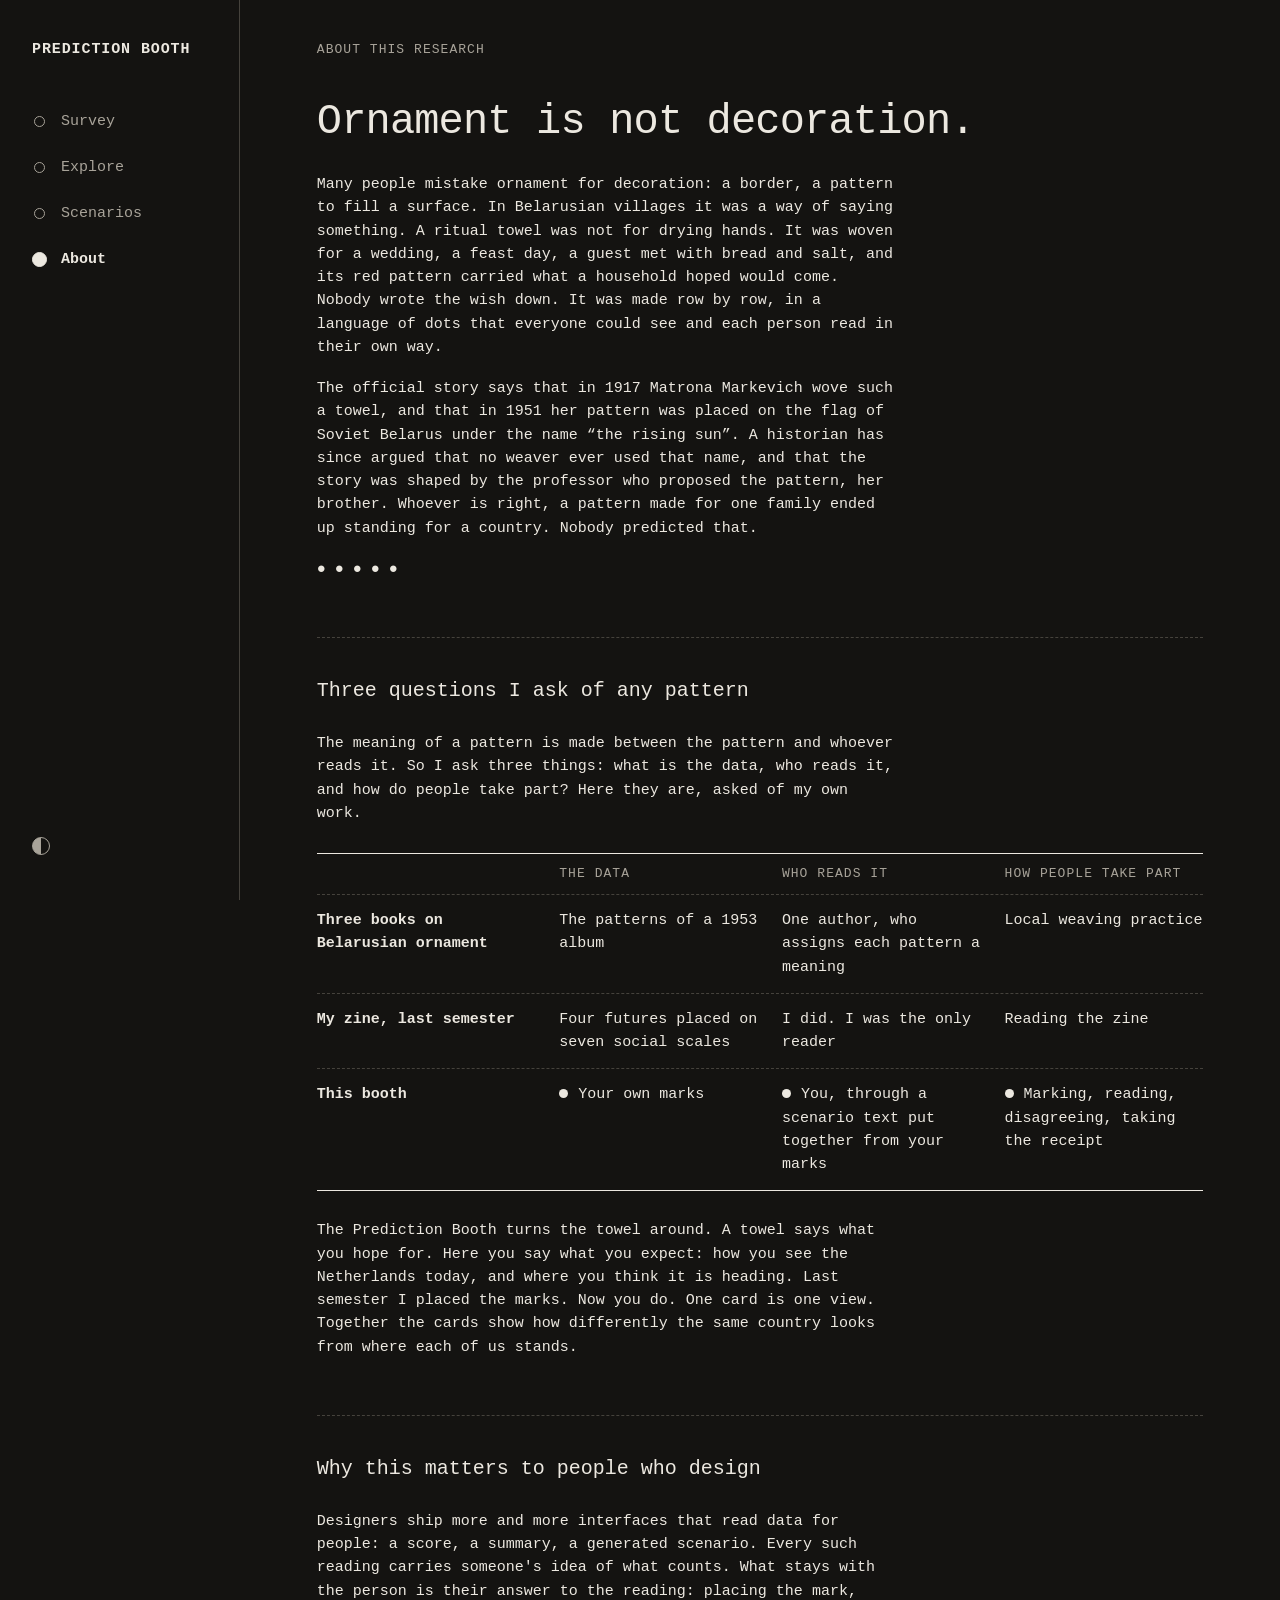
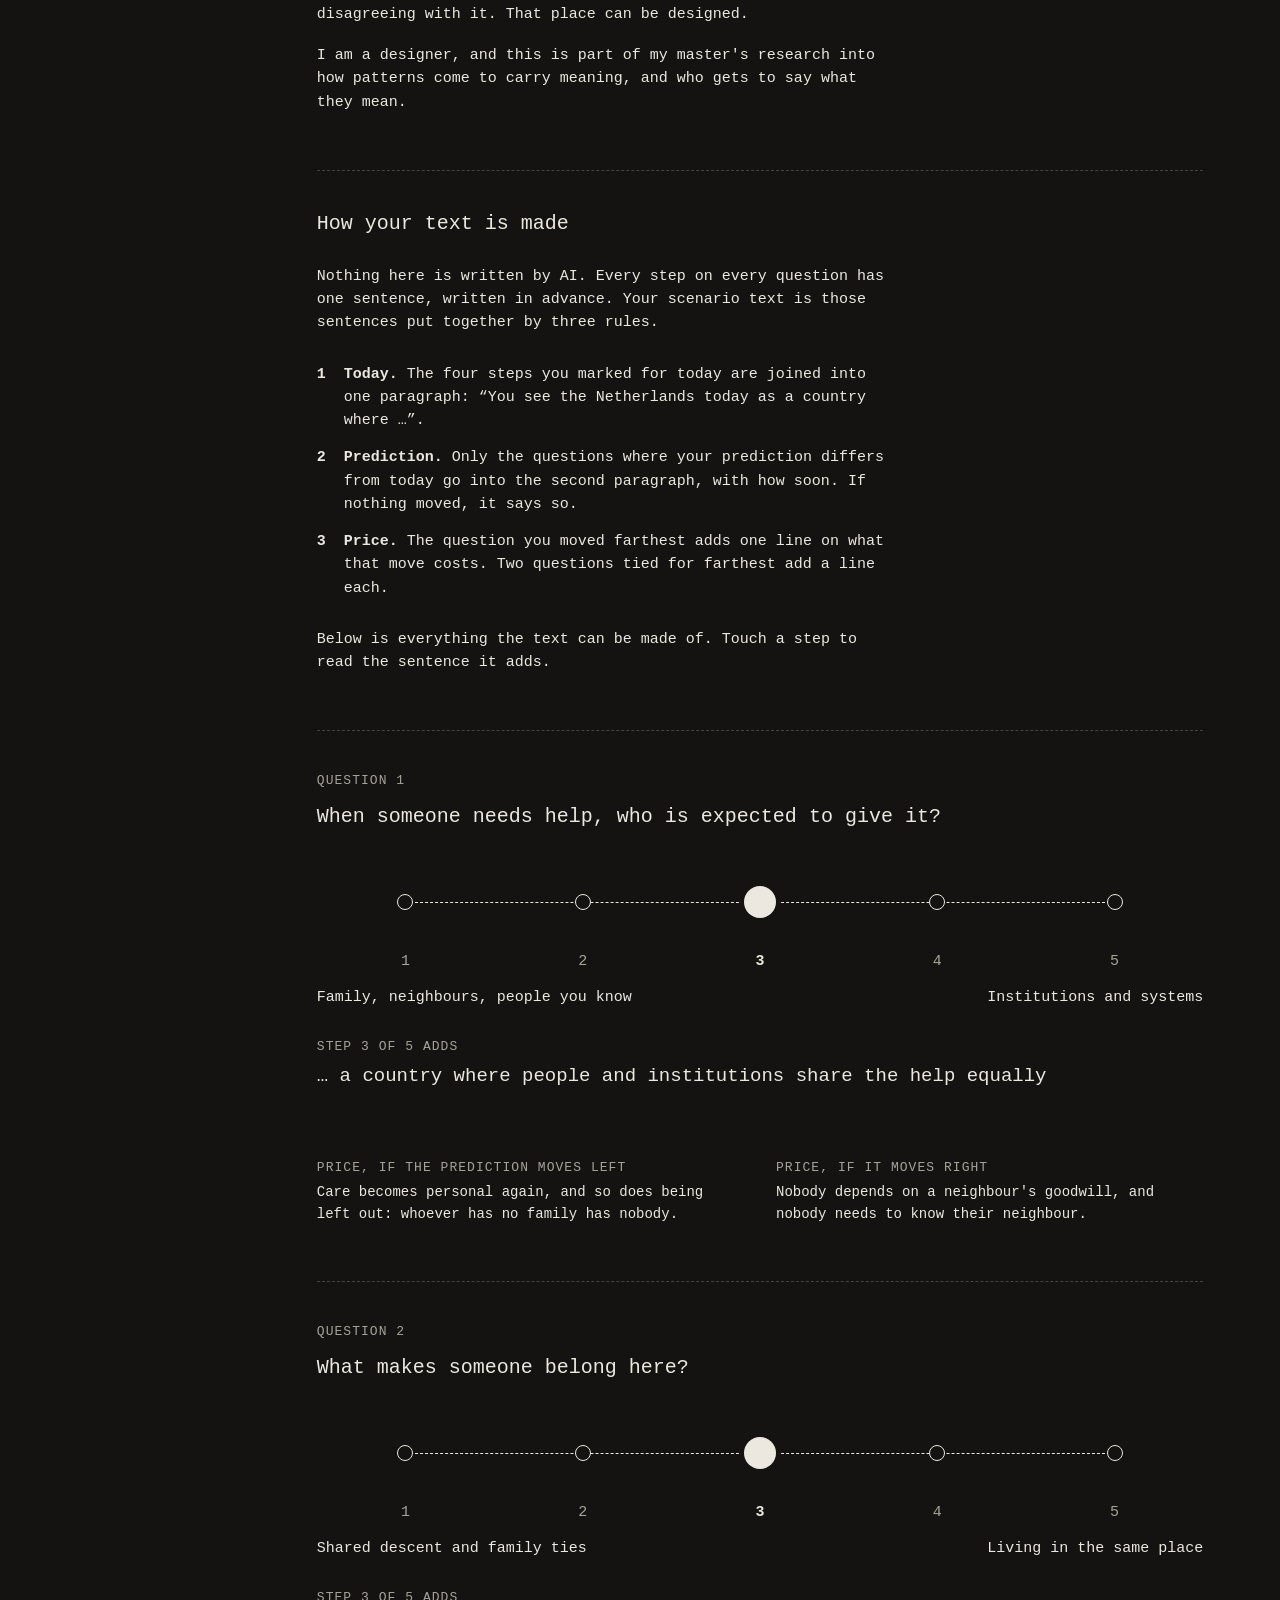
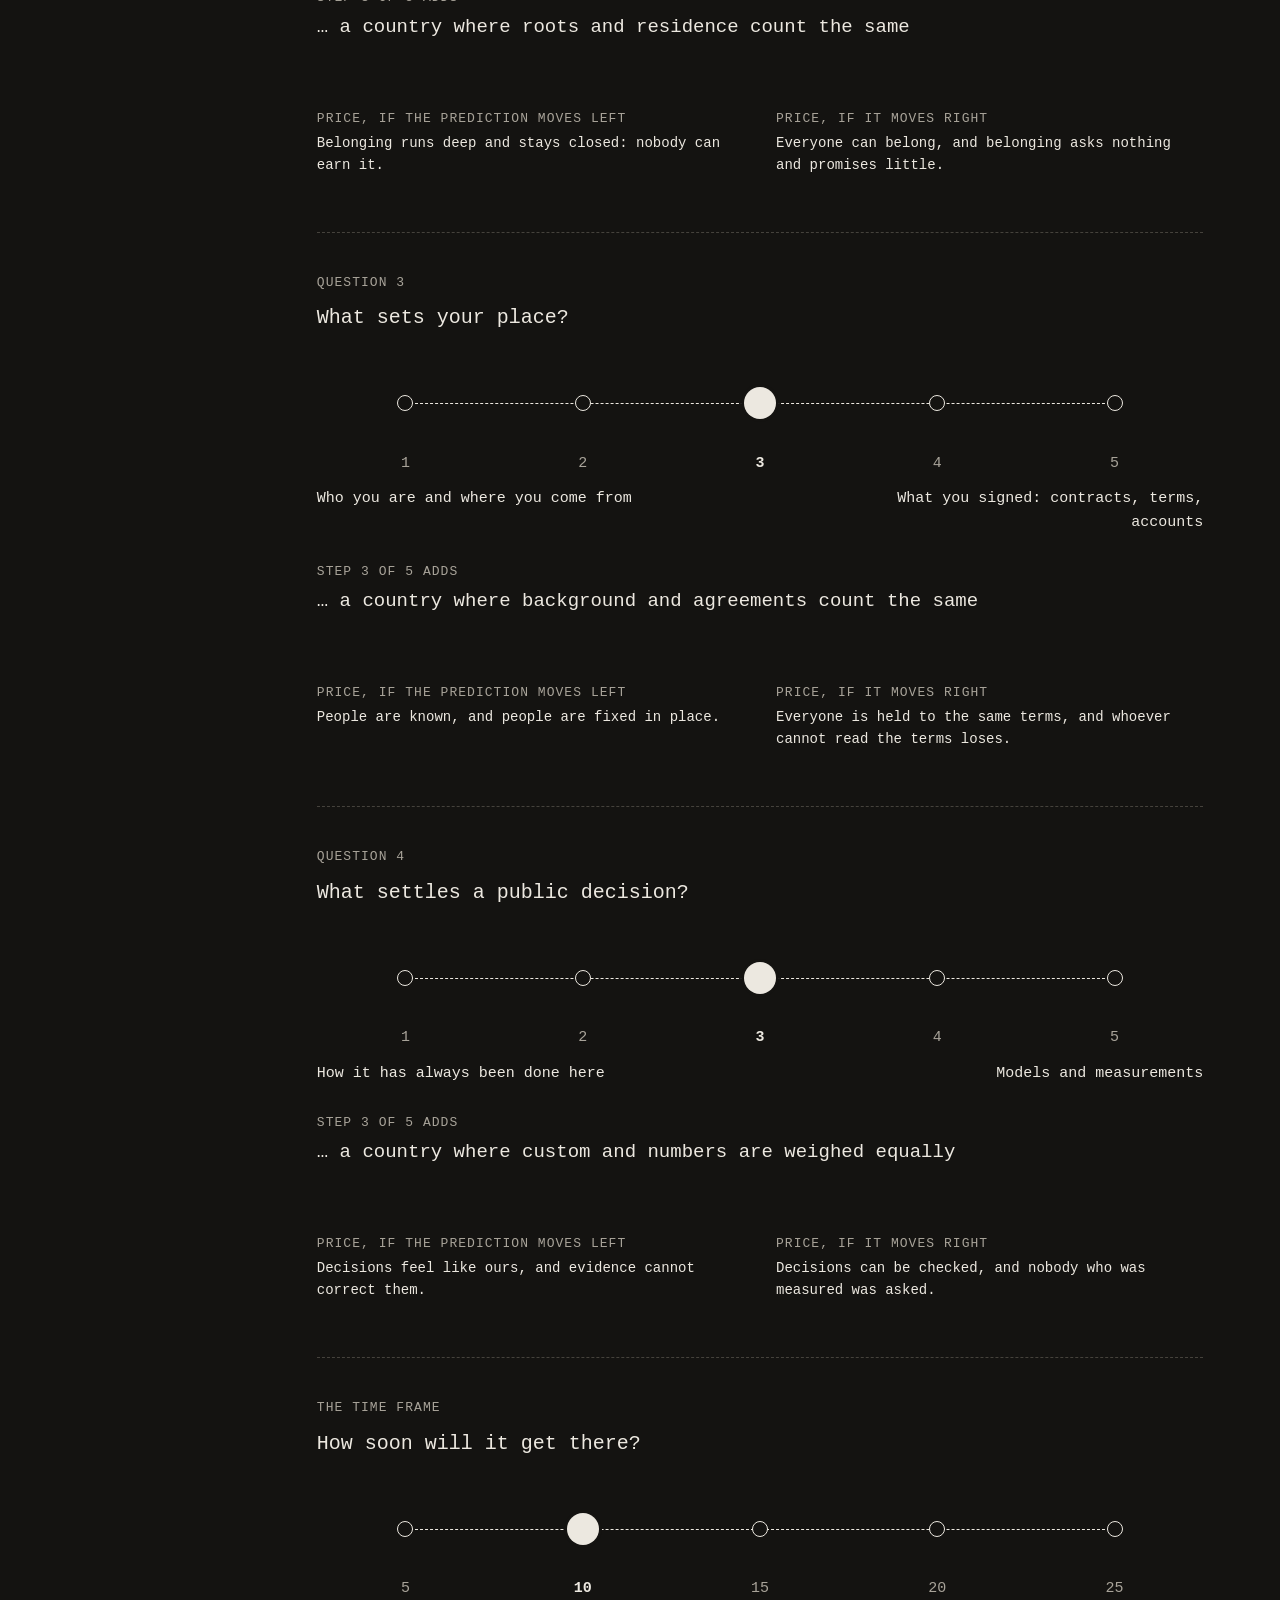
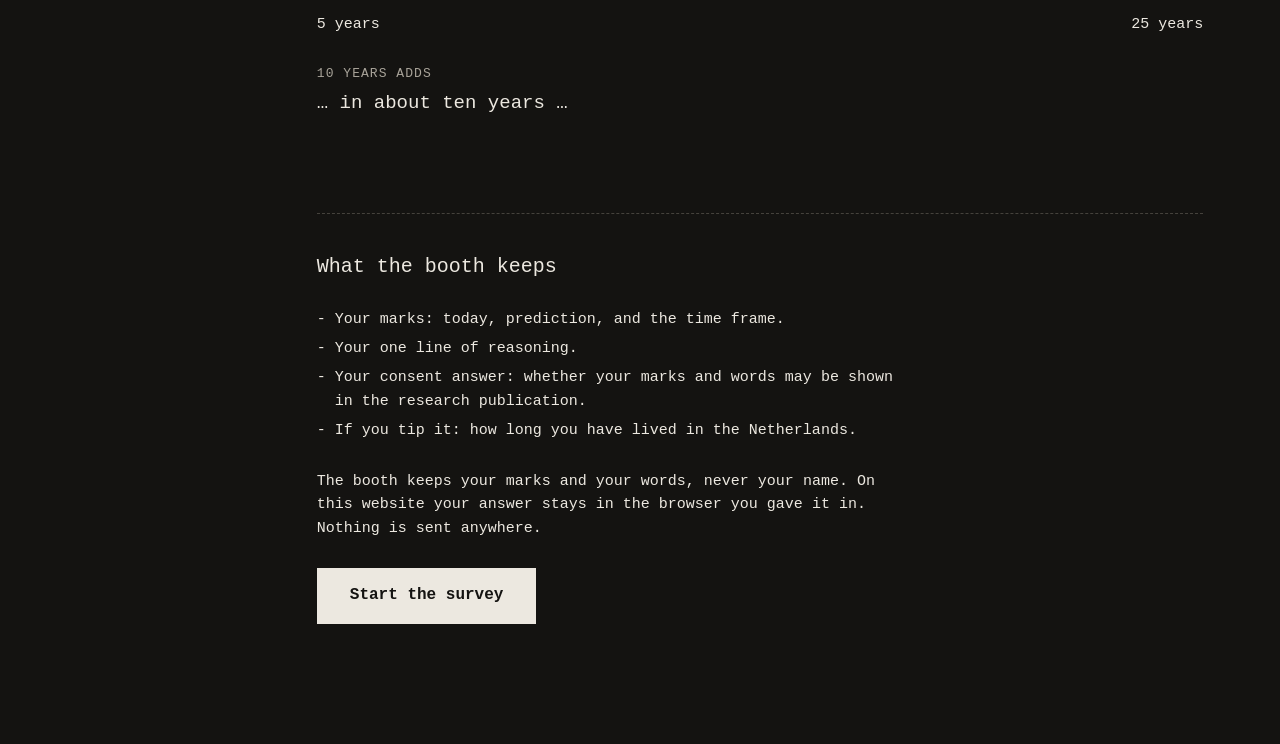
==== commit 737de8ee: "Landing says Hi; headers line up with the navigation; scenarios chosen by chips The small line above" ====
--- a/about.html
+++ b/about.html
@@ -27,7 +27,7 @@
        first prototype's about.html, and takes the three questions and the table from the
        design research exercise "What do I want to say?" (DR 3.4, exercise 3). -->
   <section class="sec stack" id="towel">
-    <div class="stack stack--s">
+    <div class="head">
       <div class="kicker">About this research</div>
       <h1 class="big">Ornament is not decoration.</h1>
     </div>
--- a/css/site.css
+++ b/css/site.css
@@ -60,6 +60,10 @@
 .sec + .sec, .main > div > .sec:first-child, .main > div + .sec { margin-top: 56px; padding-top: 40px; border-top: 1px dashed var(--line); }
 .kicker { font-size: 13px; letter-spacing: 0.08em; text-transform: uppercase; color: var(--muted); }
 .big { font-size: clamp(28px, 3.6vw, 42px); line-height: 1.1; font-weight: 500; letter-spacing: -0.02em; max-width: 20em; }
+/* A page's opening: the small line sits level with the booth's name in the navigation, and
+   the first line of the header sits level with the first navigation item (Survey). */
+.head .kicker { height: 20px; line-height: 20px; margin-bottom: 40px; }
+.head .big { margin-top: calc(22px - 0.55em); }
 .mid { font-size: 20px; line-height: 1.3; font-weight: 500; }
 .big--s { font-size: clamp(24px, 2.8vw, 32px); }
 .lead { font-size: 18px; line-height: 1.5; max-width: 38em; }
@@ -237,6 +241,8 @@
   .main { padding: 32px 16px 72px; }
   .sec + .sec, .main > div > .sec:first-child, .main > div + .sec { margin-top: 40px; padding-top: 32px; }
   .lead { font-size: 17px; }
+  .head .kicker { height: auto; line-height: inherit; margin-bottom: 12px; }
+  .head .big { margin-top: 0; }
   .scale .dots { --rowh: 76px; --base: 13px; --big: min(46px, 11.5vw); --small: 22px; --pitch: 5px; }
   .scale--pred .dots { --small: min(30px, 8vw); }
   .line { grid-template-columns: minmax(0, 1fr); }
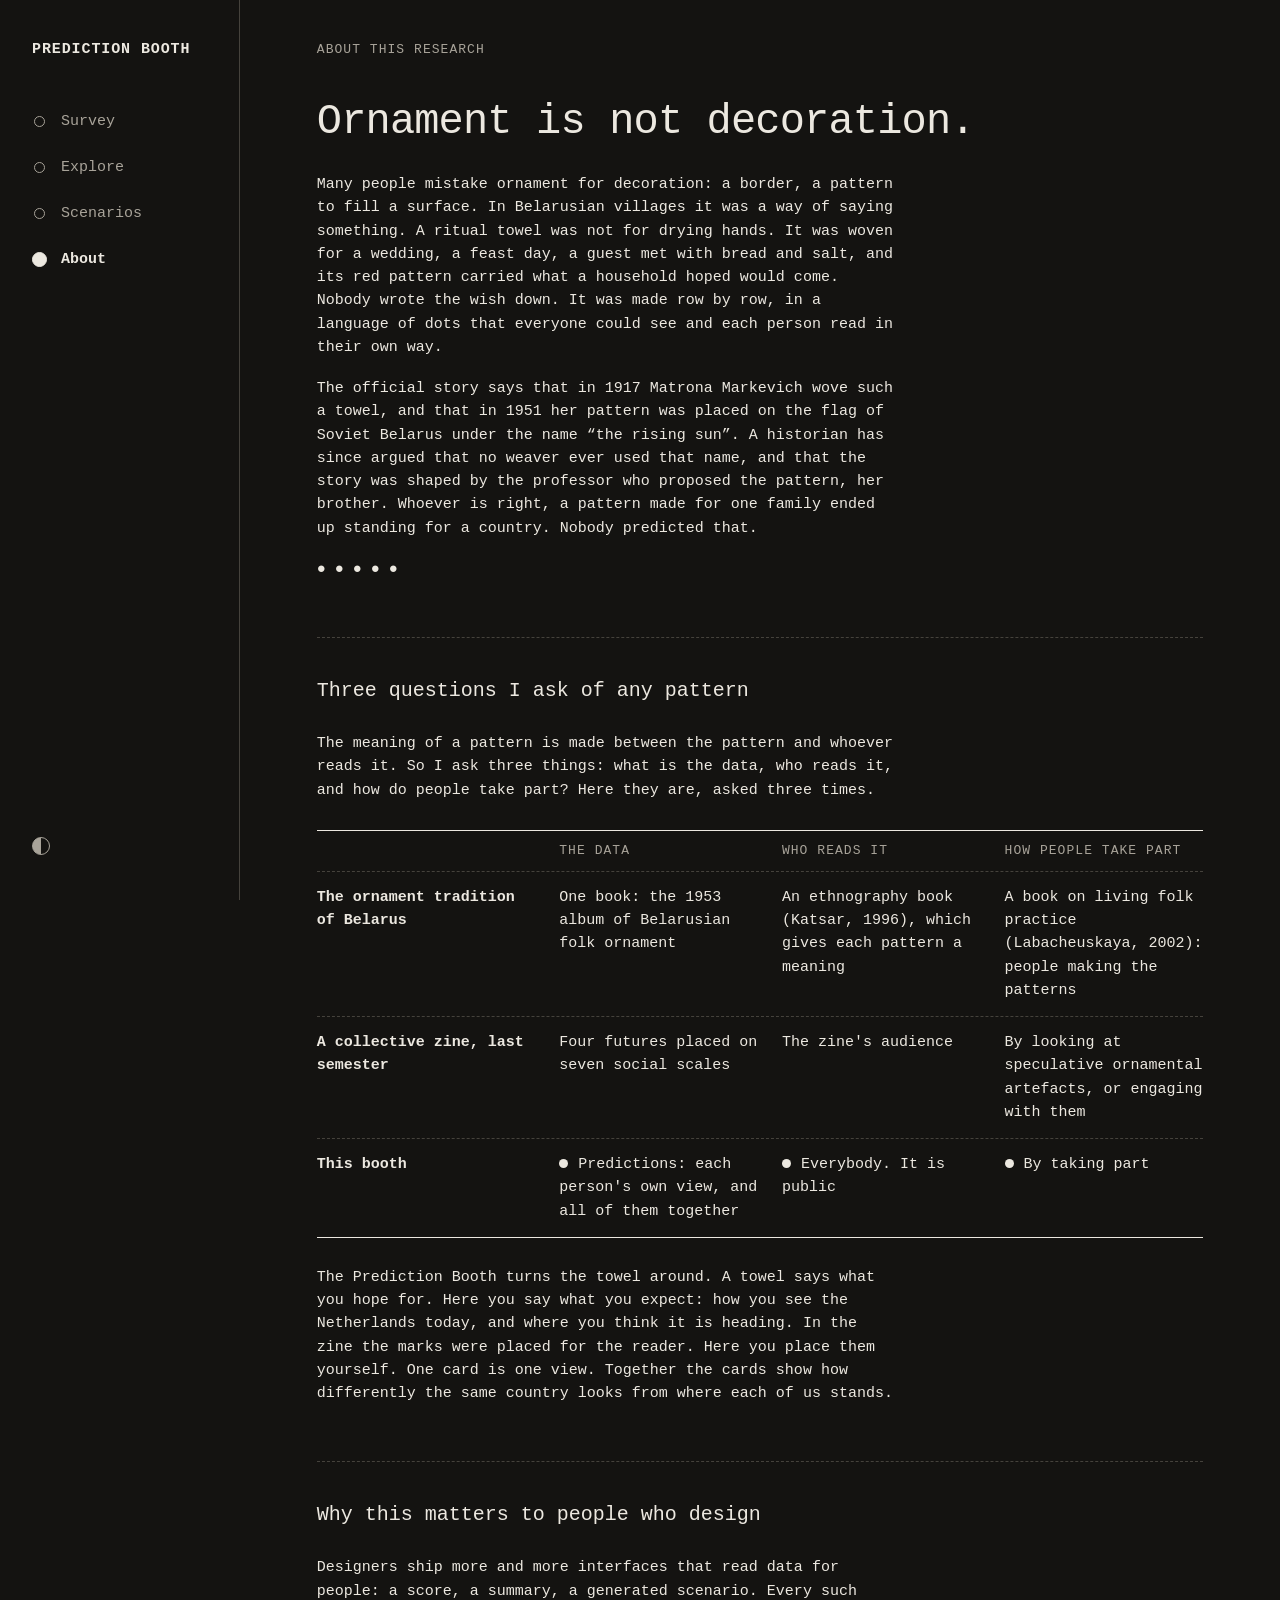
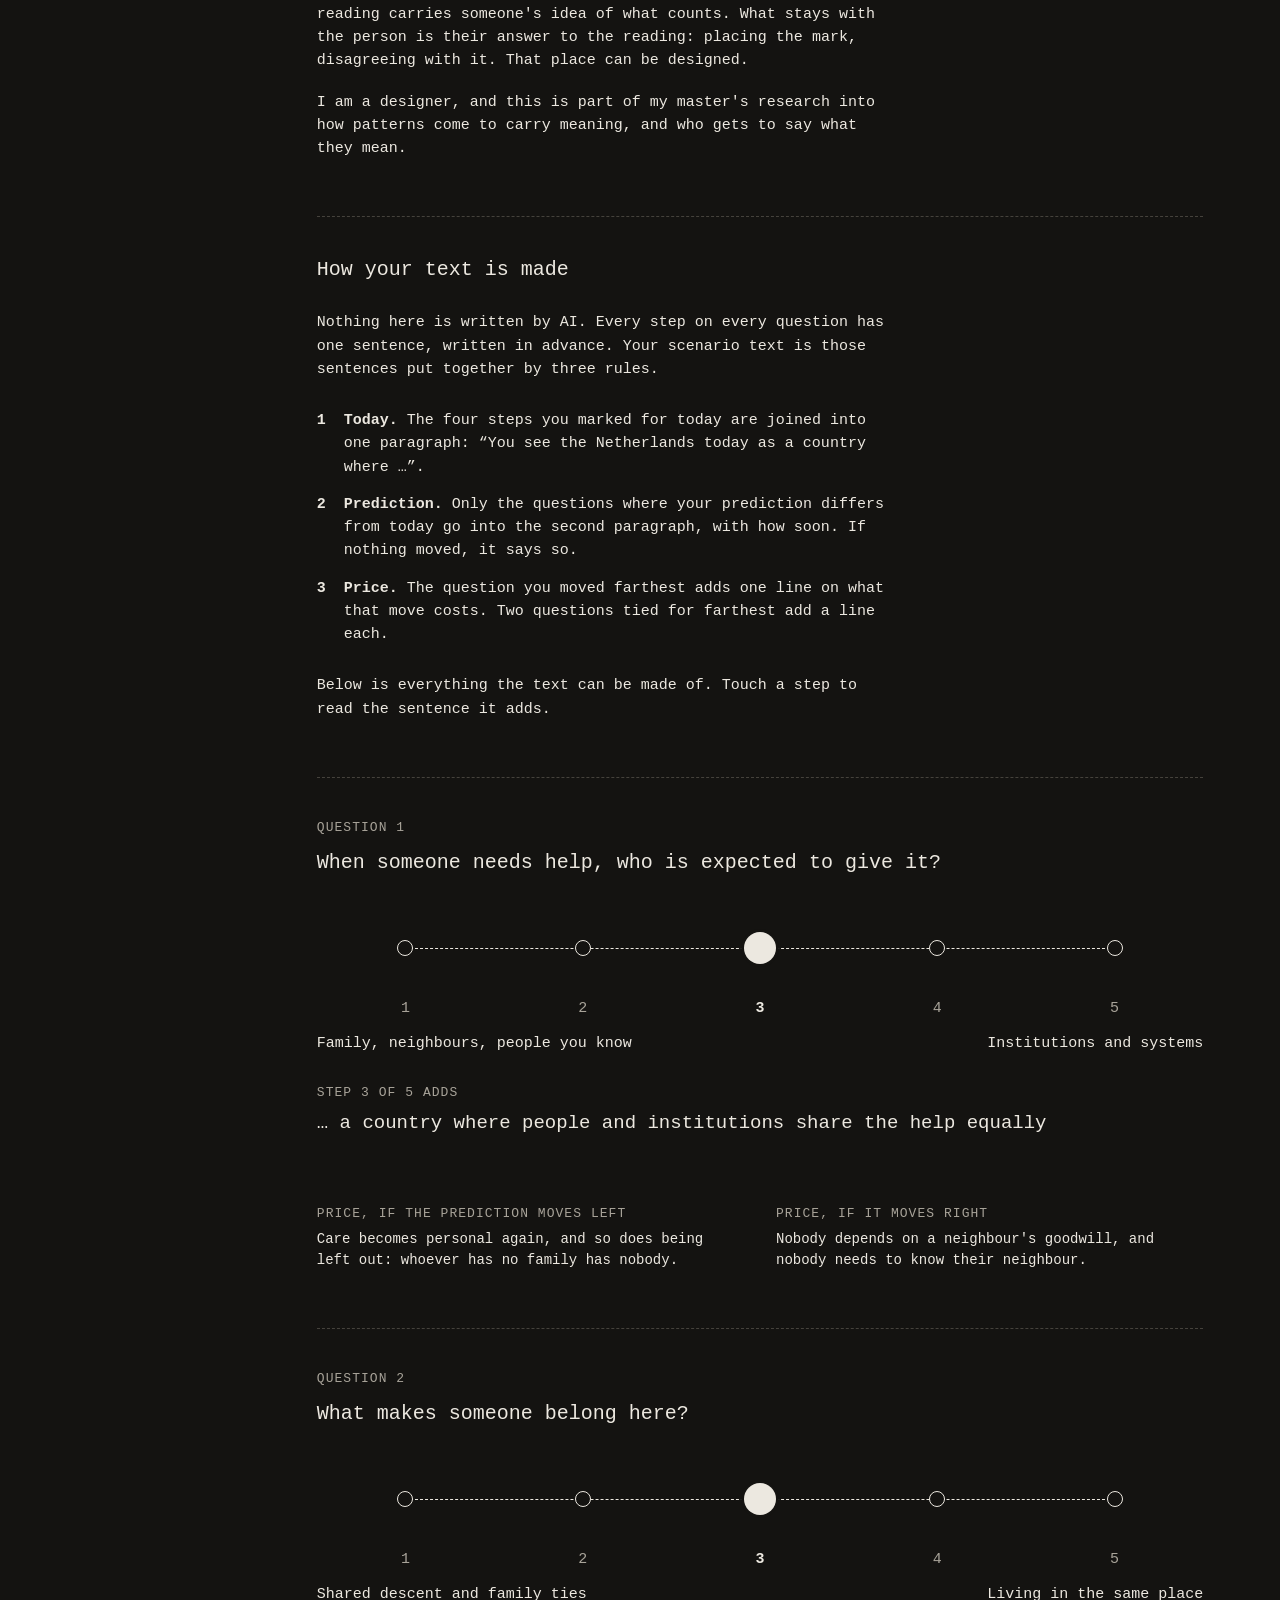
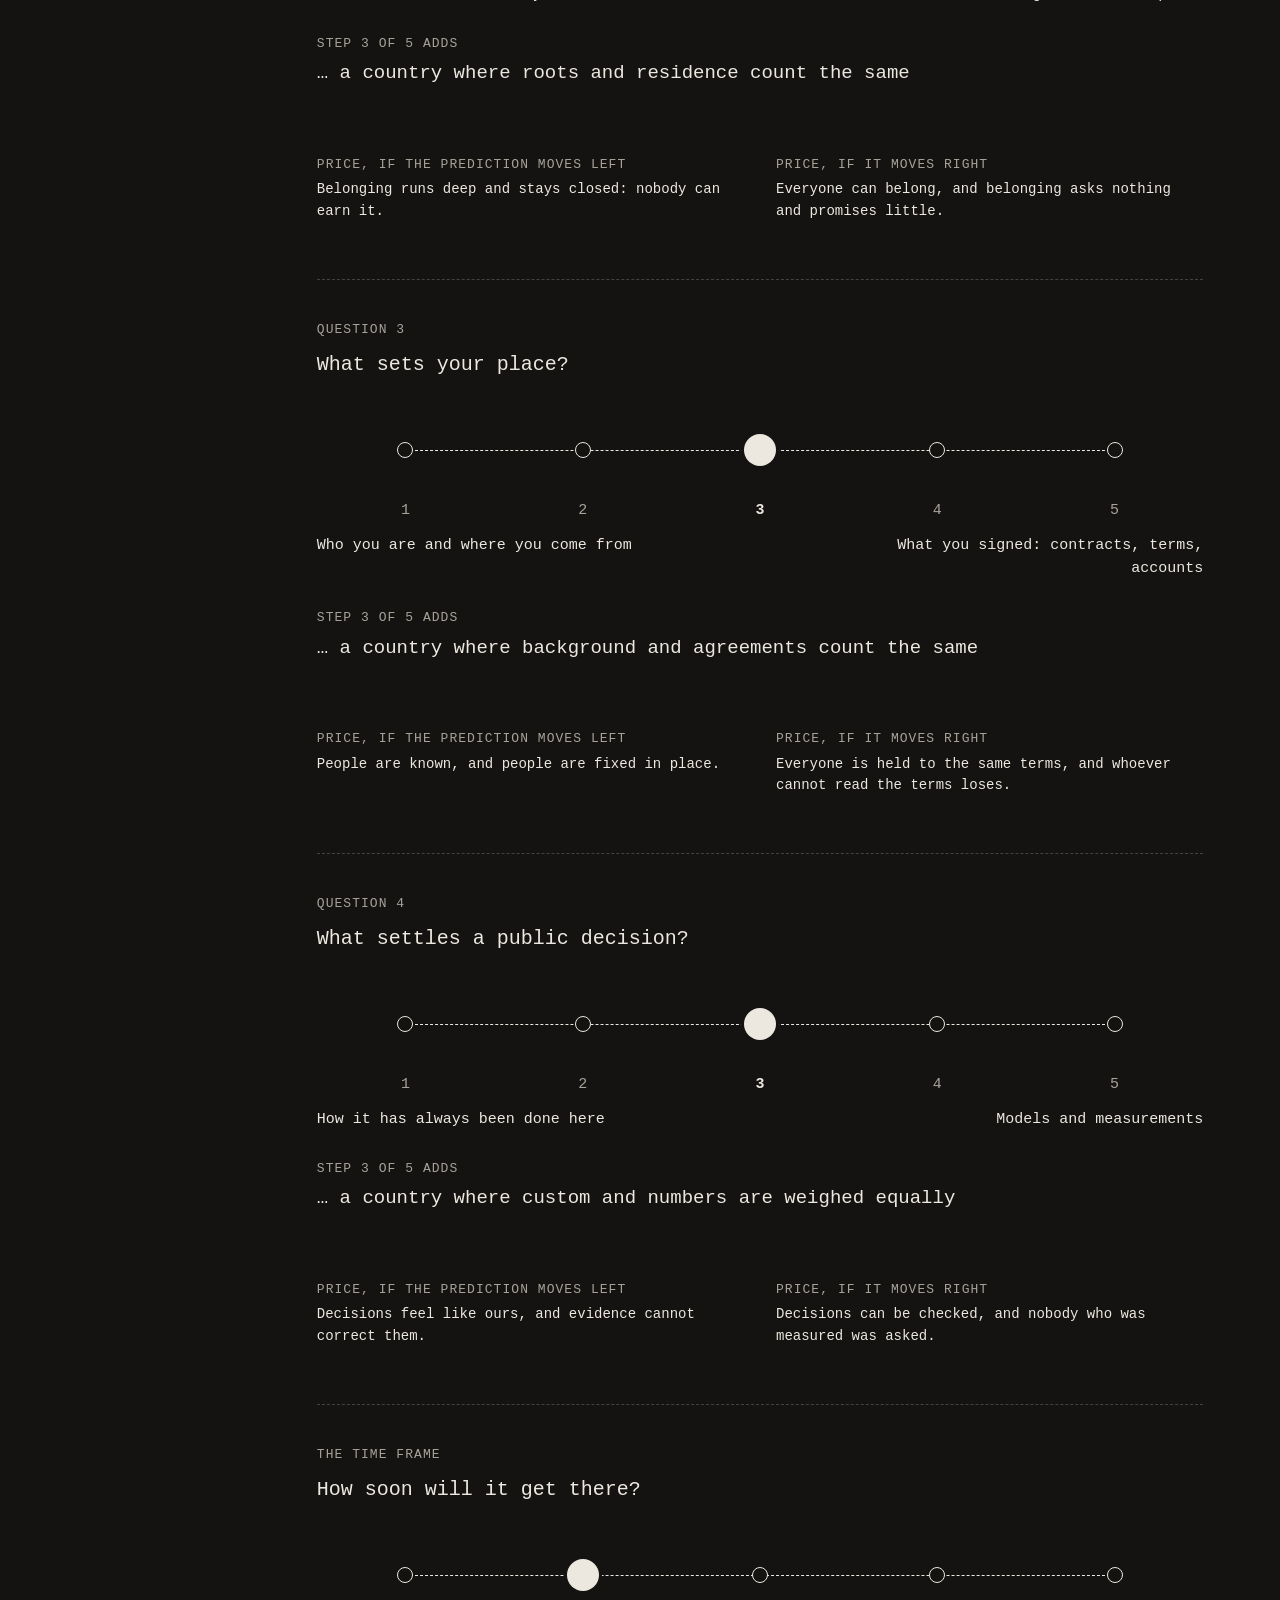
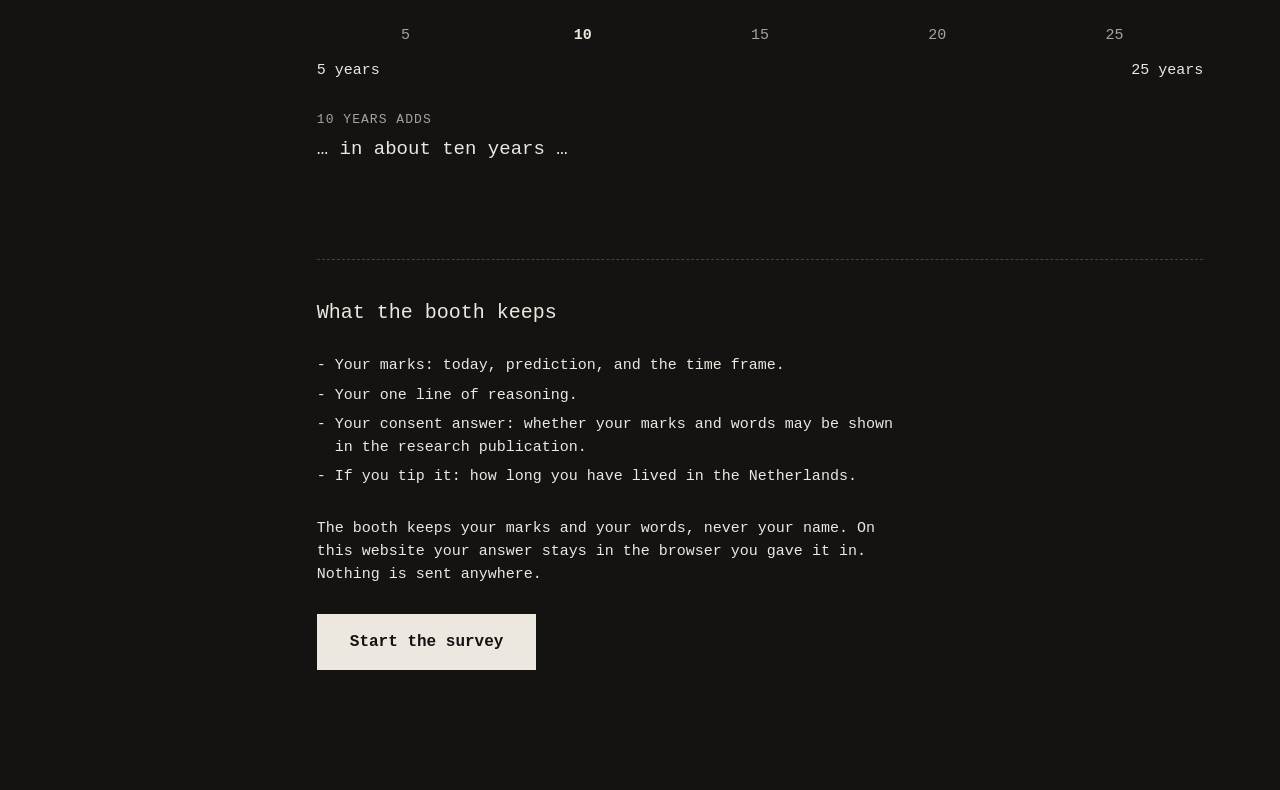
==== commit cd1aae12: "About: the three questions, asked of the tradition, a collective zine and the booth Row one names on" ====
--- a/about.html
+++ b/about.html
@@ -40,32 +40,32 @@
 
   <section class="sec stack" id="questions">
     <h2 class="mid">Three questions I ask of any pattern</h2>
-    <p class="read">The meaning of a pattern is made between the pattern and whoever reads it. So I ask three things: what is the data, who reads it, and how do people take part? Here they are, asked of my own work.</p>
-    <div class="lens" role="table" aria-label="Three questions, asked of three pieces of work">
+    <p class="read">The meaning of a pattern is made between the pattern and whoever reads it. So I ask three things: what is the data, who reads it, and how do people take part? Here they are, asked three times.</p>
+    <div class="lens" role="table" aria-label="Three questions, asked of a tradition, a zine and this booth">
       <div class="lens__row lens__row--head" role="row">
         <span role="columnheader"></span><span role="columnheader">The data</span><span role="columnheader">Who reads it</span><span role="columnheader">How people take part</span>
       </div>
       <div class="lens__row" role="row">
-        <b role="rowheader">Three books on Belarusian ornament</b>
-        <span role="cell" data-label="The data">The patterns of a 1953 album</span>
-        <span role="cell" data-label="Who reads it">One author, who assigns each pattern a meaning</span>
-        <span role="cell" data-label="How people take part">Local weaving practice</span>
+        <b role="rowheader">The ornament tradition of Belarus</b>
+        <span role="cell" data-label="The data">One book: the 1953 album of Belarusian folk ornament</span>
+        <span role="cell" data-label="Who reads it">An ethnography book (Katsar, 1996), which gives each pattern a meaning</span>
+        <span role="cell" data-label="How people take part">A book on living folk practice (Labacheuskaya, 2002): people making the patterns</span>
       </div>
       <div class="lens__row" role="row">
-        <b role="rowheader">My zine, last semester</b>
+        <b role="rowheader">A collective zine, last semester</b>
         <span role="cell" data-label="The data">Four futures placed on seven social scales</span>
-        <span role="cell" data-label="Who reads it">I did. I was the only reader</span>
-        <span role="cell" data-label="How people take part">Reading the zine</span>
+        <span role="cell" data-label="Who reads it">The zine's audience</span>
+        <span role="cell" data-label="How people take part">By looking at speculative ornamental artefacts, or engaging with them</span>
       </div>
       <div class="lens__row lens__row--now" role="row">
         <b role="rowheader">This booth</b>
-        <span role="cell" data-label="The data">Your own marks</span>
-        <span role="cell" data-label="Who reads it">You, through a scenario text put together from your marks</span>
-        <span role="cell" data-label="How people take part">Marking, reading, disagreeing, taking the receipt</span>
+        <span role="cell" data-label="The data">Predictions: each person's own view, and all of them together</span>
+        <span role="cell" data-label="Who reads it">Everybody. It is public</span>
+        <span role="cell" data-label="How people take part">By taking part</span>
       </div>
     </div>
     <div class="text read">
-      <p>The Prediction Booth turns the towel around. A towel says what you hope for. Here you say what you expect: how you see the Netherlands today, and where you think it is heading. Last semester I placed the marks. Now you do. One card is one view. Together the cards show how differently the same country looks from where each of us stands.</p>
+      <p>The Prediction Booth turns the towel around. A towel says what you hope for. Here you say what you expect: how you see the Netherlands today, and where you think it is heading. In the zine the marks were placed for the reader. Here you place them yourself. One card is one view. Together the cards show how differently the same country looks from where each of us stands.</p>
     </div>
   </section>
 
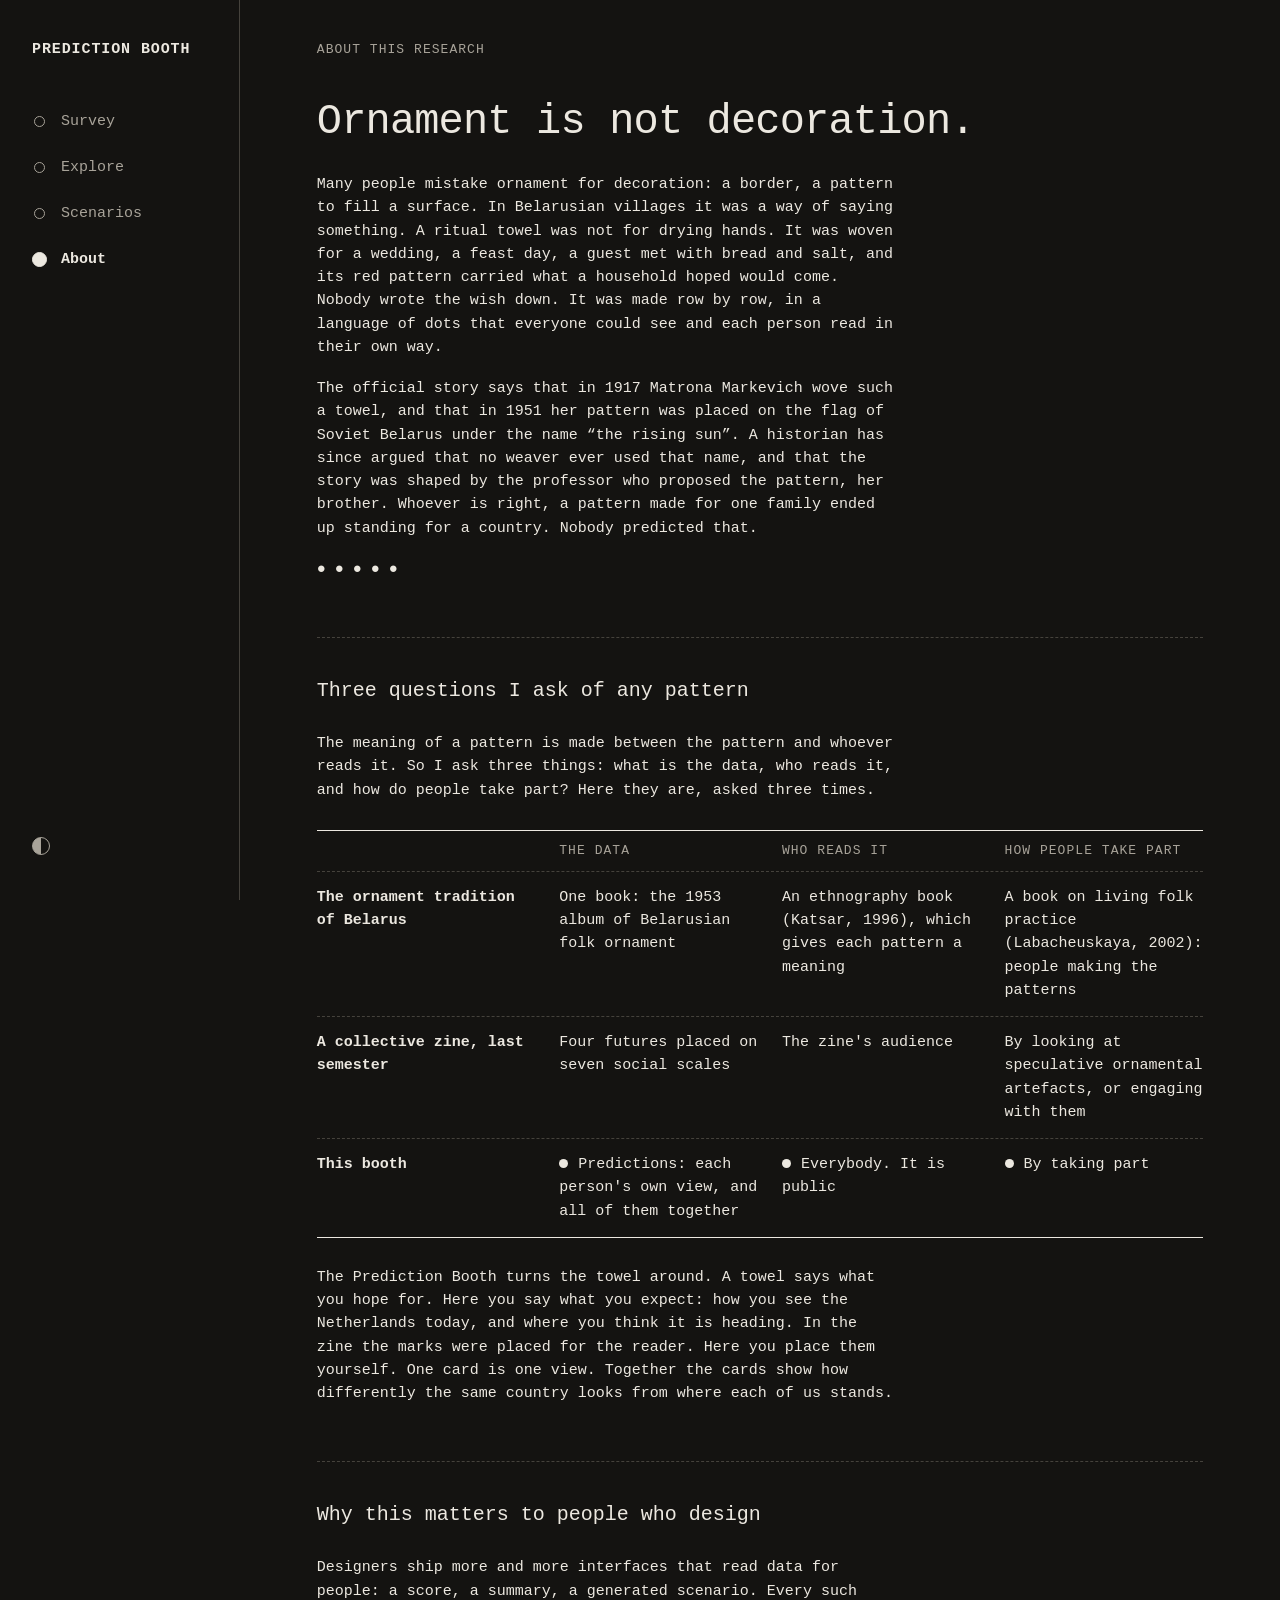
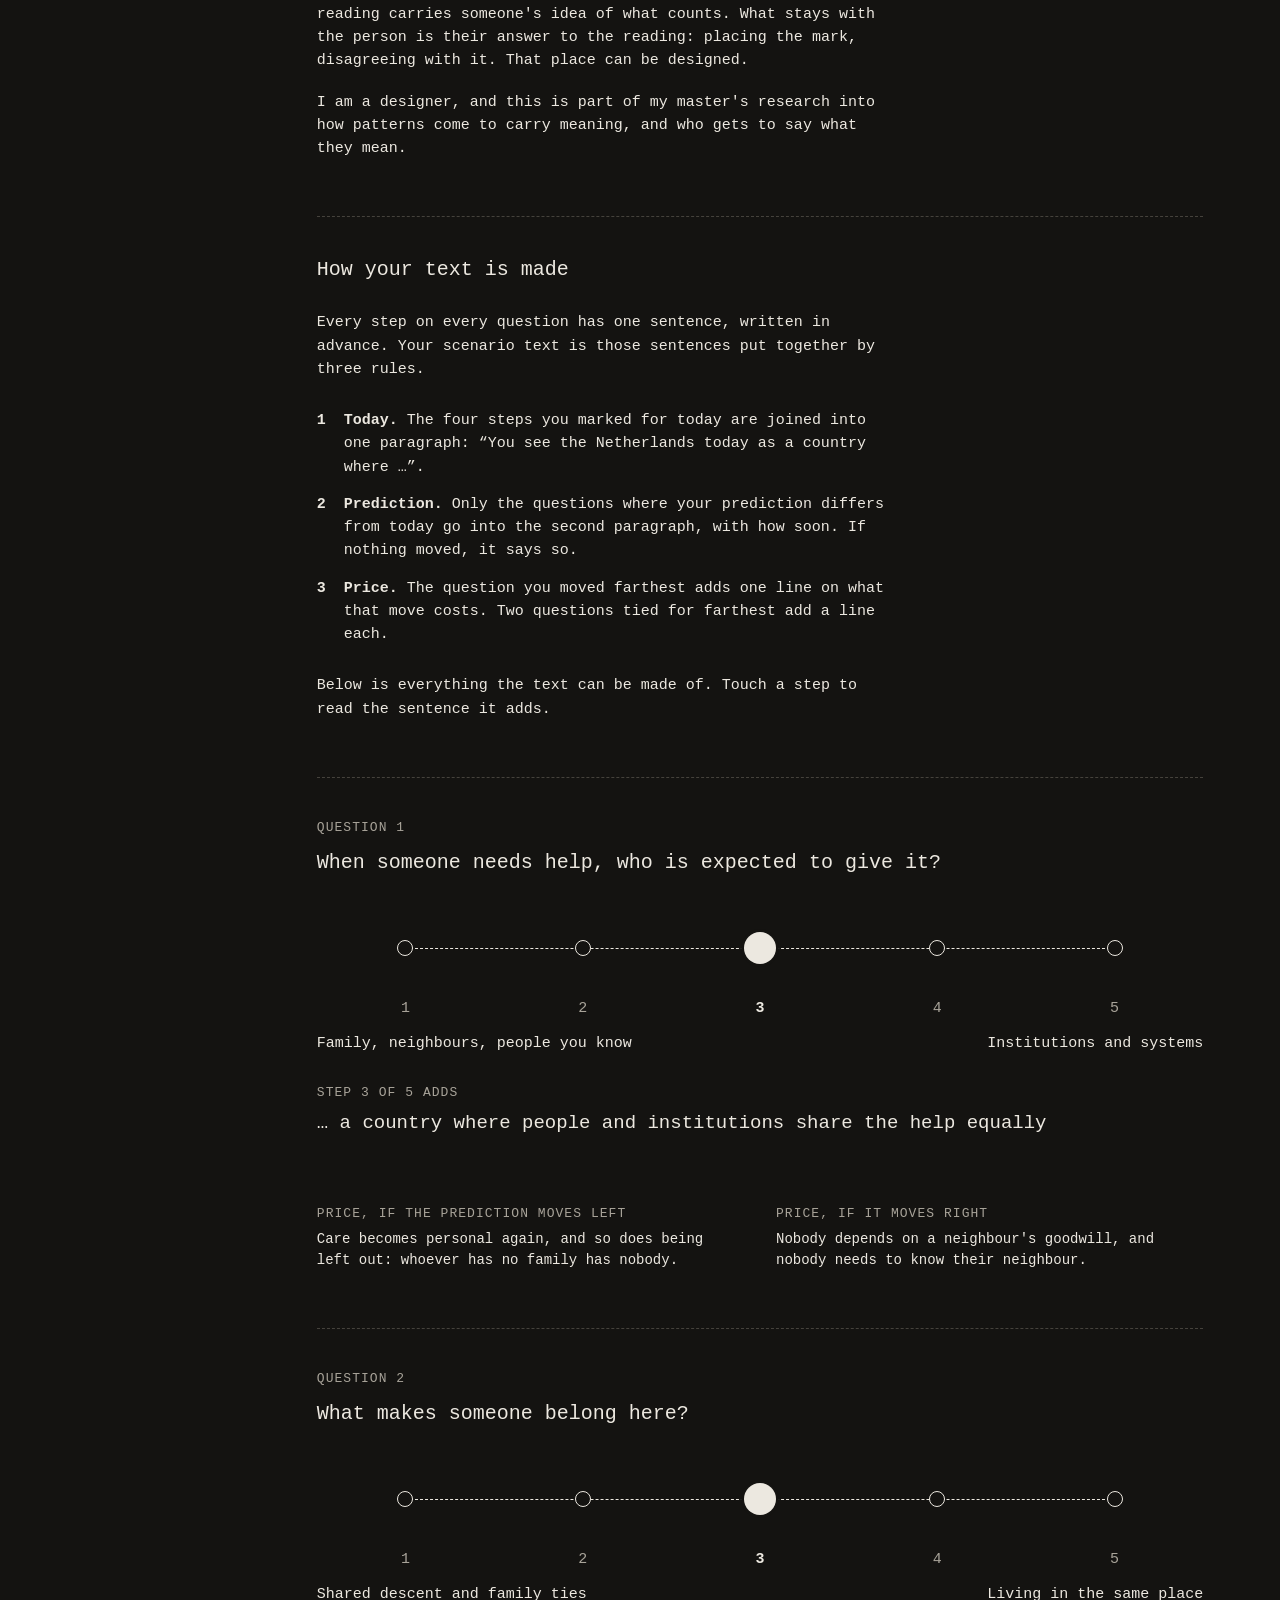
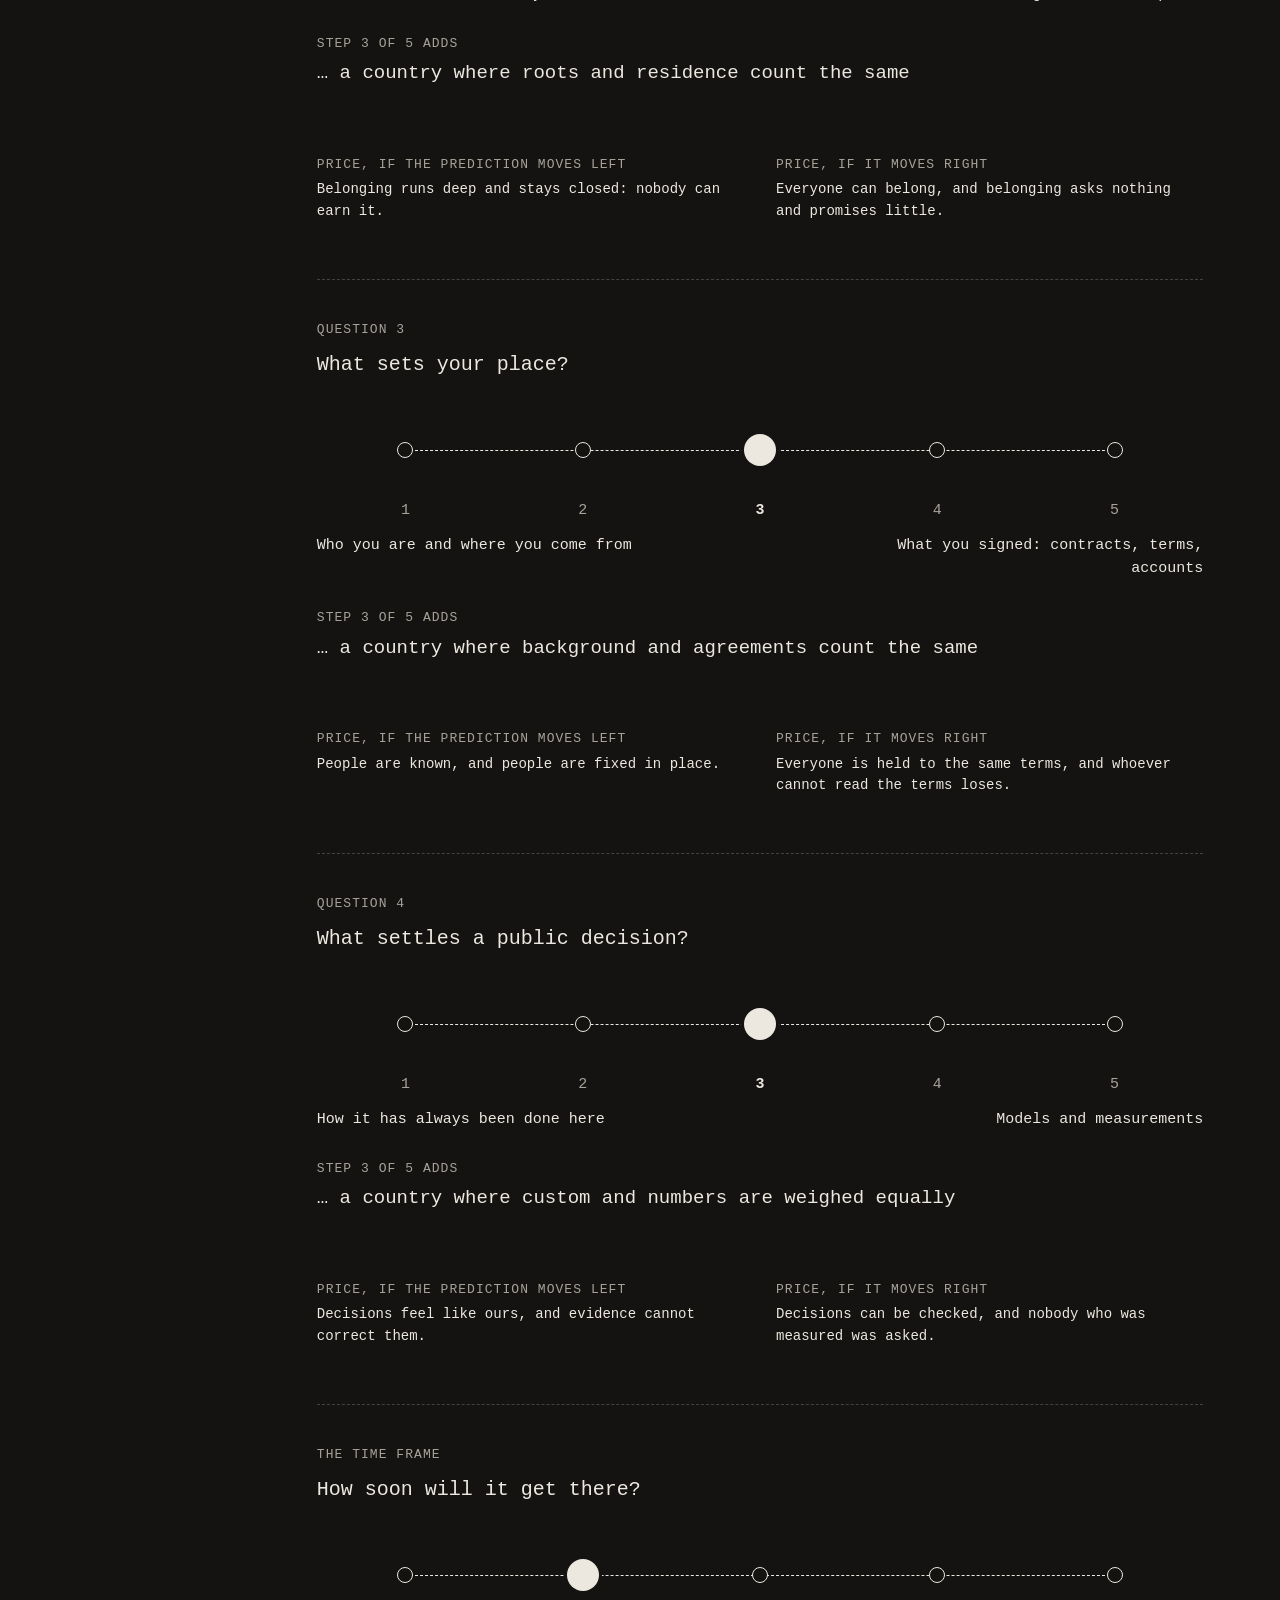
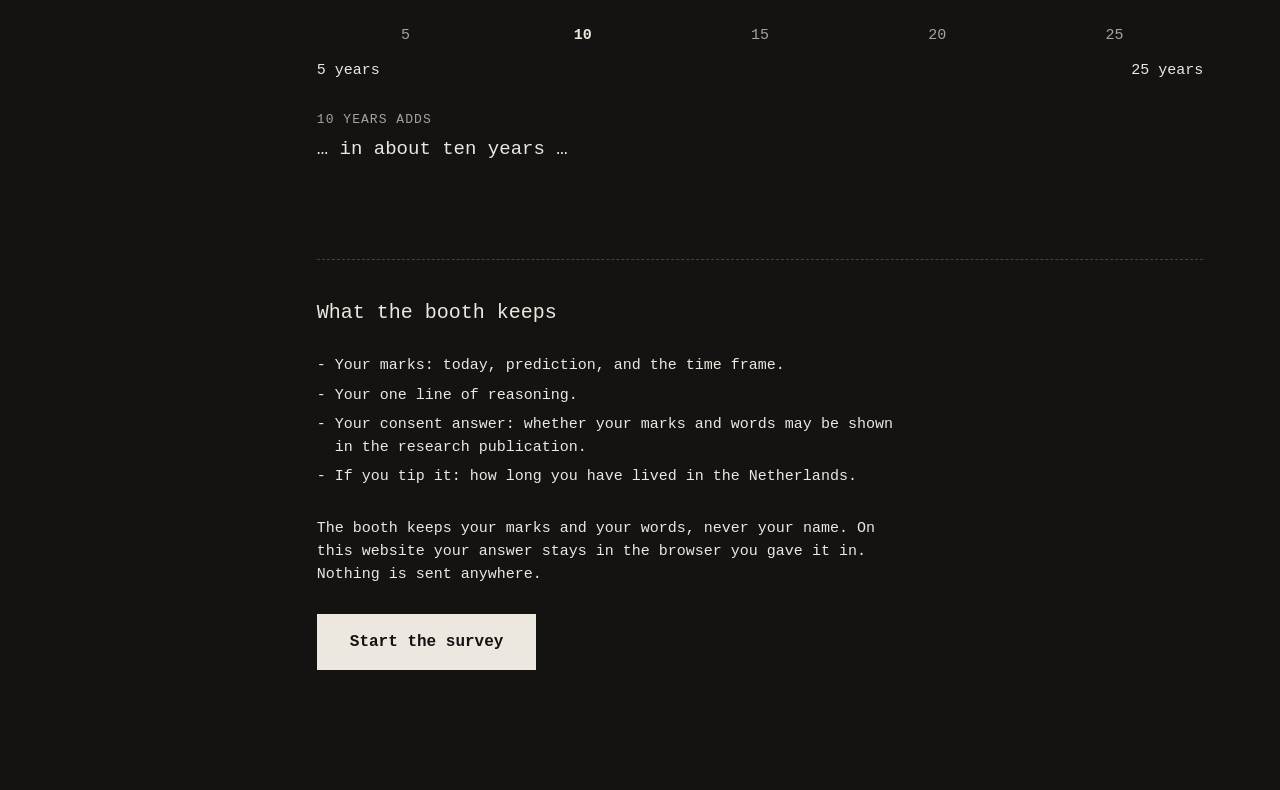
==== commit ecf687e0: "Drop the 'nothing here is written by AI' claim; add a small info note by the receipt About now only " ====
--- a/about.html
+++ b/about.html
@@ -79,7 +79,7 @@
 
   <section class="sec stack" id="how">
     <h2 class="mid">How your text is made</h2>
-    <p class="read">Nothing here is written by AI. Every step on every question has one sentence, written in advance. Your scenario text is those sentences put together by three rules.</p>
+    <p class="read">Every step on every question has one sentence, written in advance. Your scenario text is those sentences put together by three rules.</p>
     <ol class="steps">
       <li><span><b>Today.</b> The four steps you marked for today are joined into one paragraph: “You see the Netherlands today as a country where …”.</span></li>
       <li><span><b>Prediction.</b> Only the questions where your prediction differs from today go into the second paragraph, with how soon. If nothing moved, it says so.</span></li>
--- a/css/site.css
+++ b/css/site.css
@@ -183,6 +183,13 @@
 .paper { background: var(--paper); padding: 40px 36px 56px; border: 1px solid var(--line); width: fit-content; max-width: 100%; }
 .receipt { font-size: 16px; line-height: 1.35; white-space: pre; width: 32ch; }
 .rsec--total { font-weight: 700; }
+/* a small note in context: an "i" in a ring that opens a few lines of explanation */
+.info { max-width: 44ch; font-size: 14px; color: var(--muted); }
+.info summary { display: inline-flex; align-items: center; gap: 10px; min-height: 44px; cursor: pointer; list-style: none; }
+.info summary::-webkit-details-marker { display: none; }
+.info summary::before { content: "i"; display: grid; place-items: center; width: 20px; height: 20px; border: 1.5px solid currentColor; border-radius: 50%; font-size: 12px; font-weight: 700; }
+.info summary:hover, .info[open] summary { color: var(--ink); }
+.info p { margin: 0 0 12px 30px; color: var(--ink); }
 .rl { display: block; min-height: 1.35em; }
 
 /* ---- explore ----------------------------------------------------------------- */
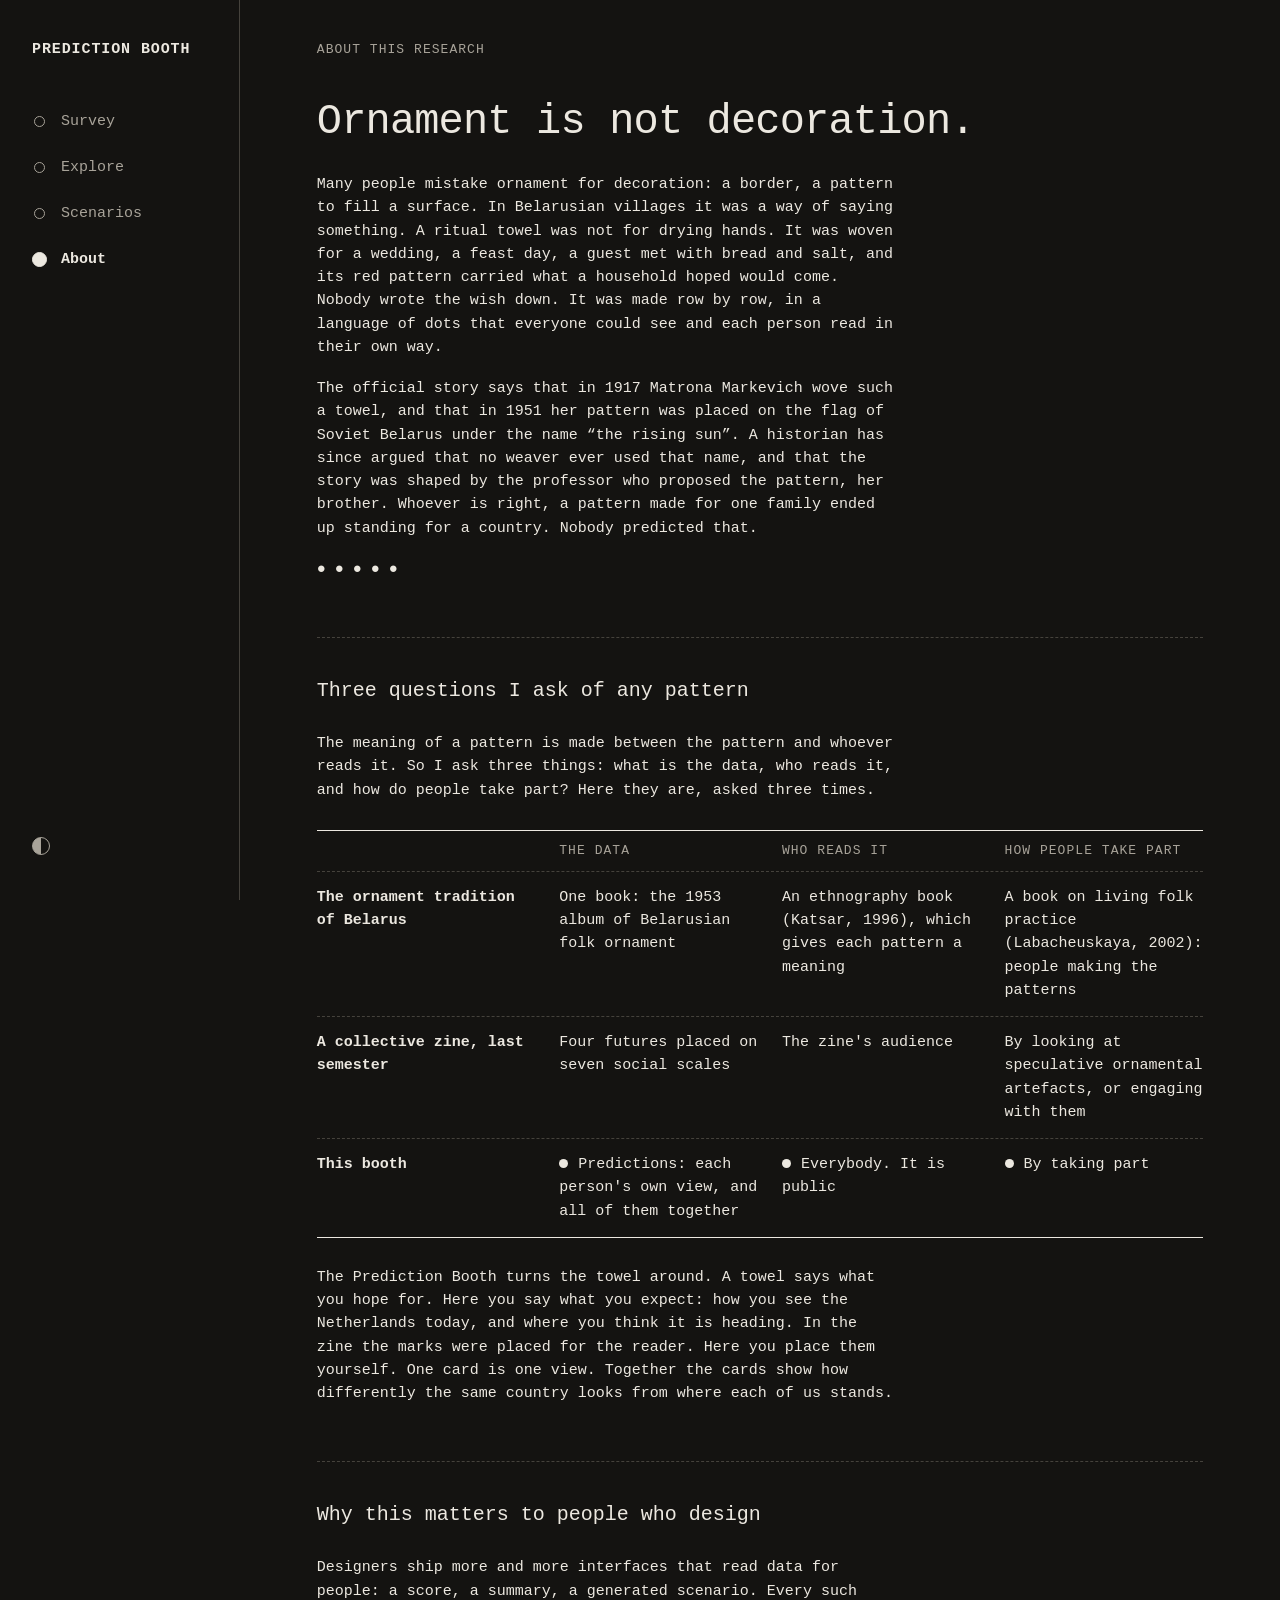
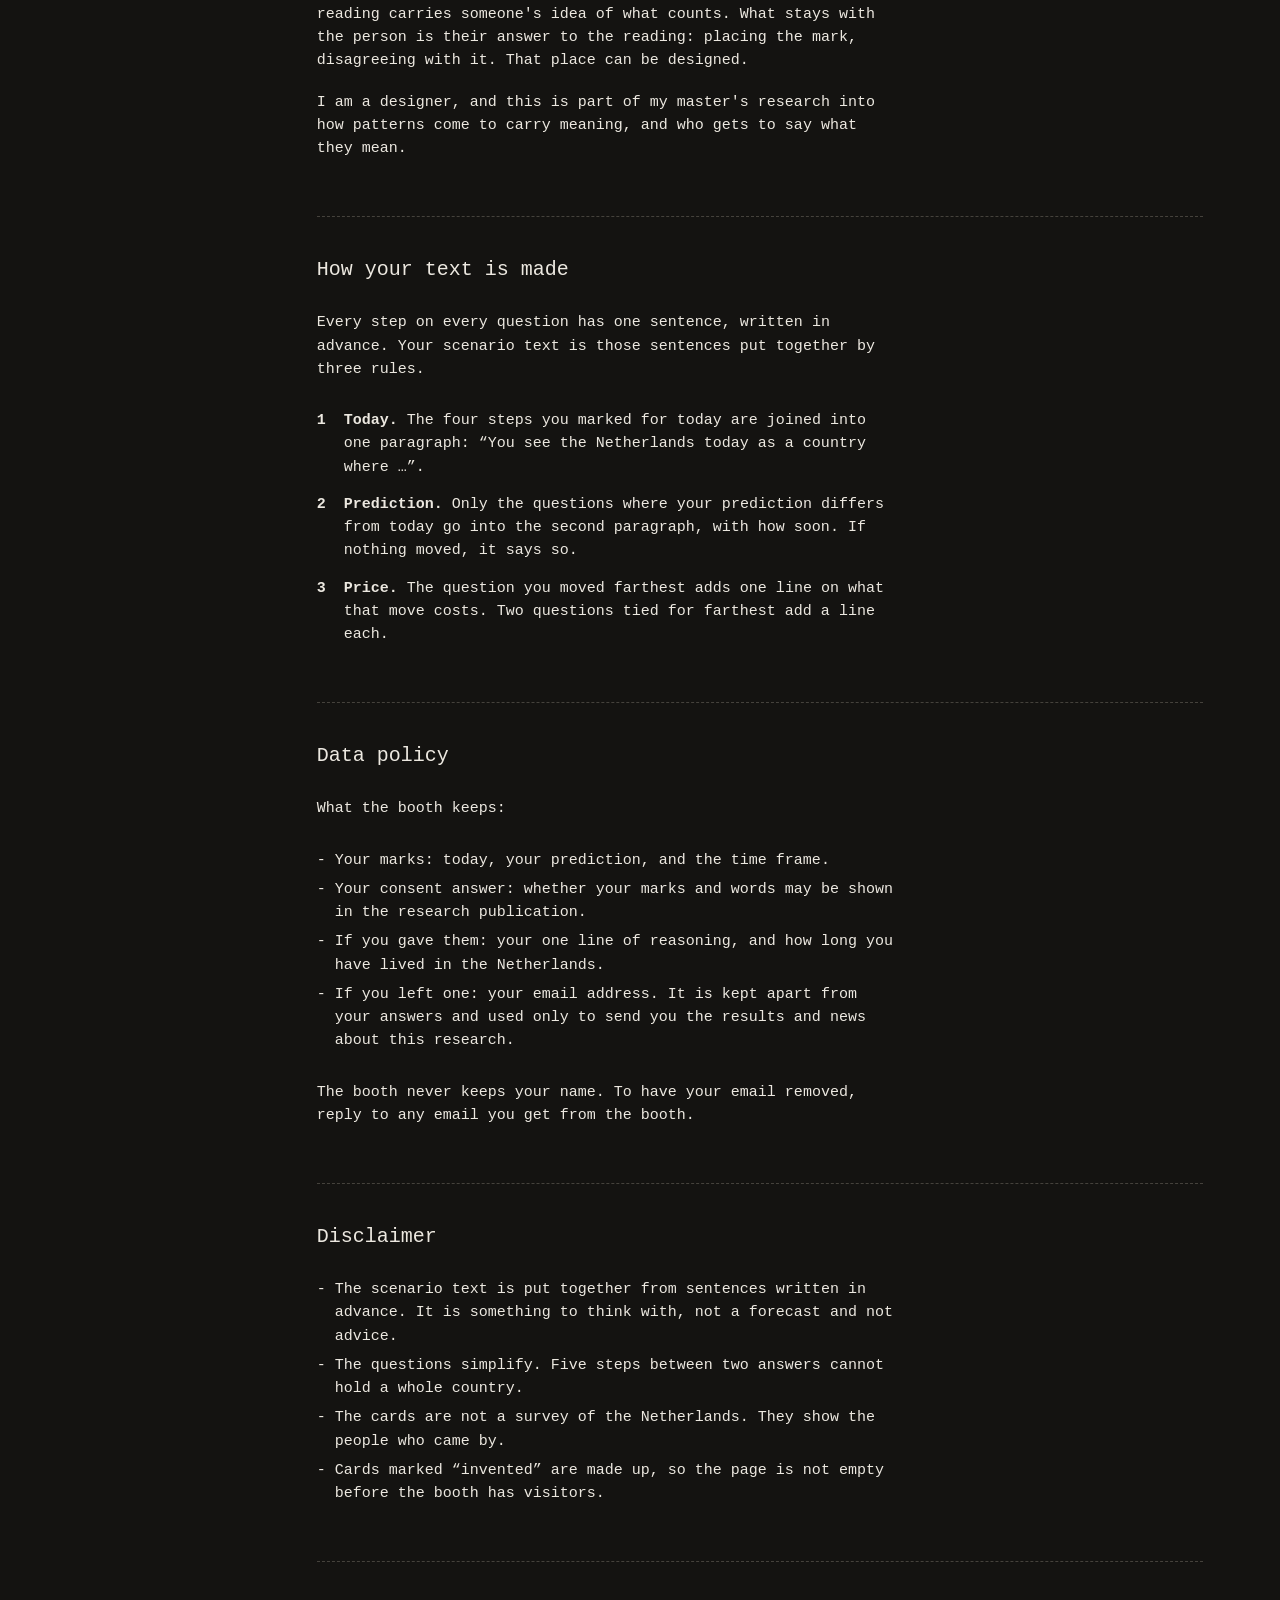
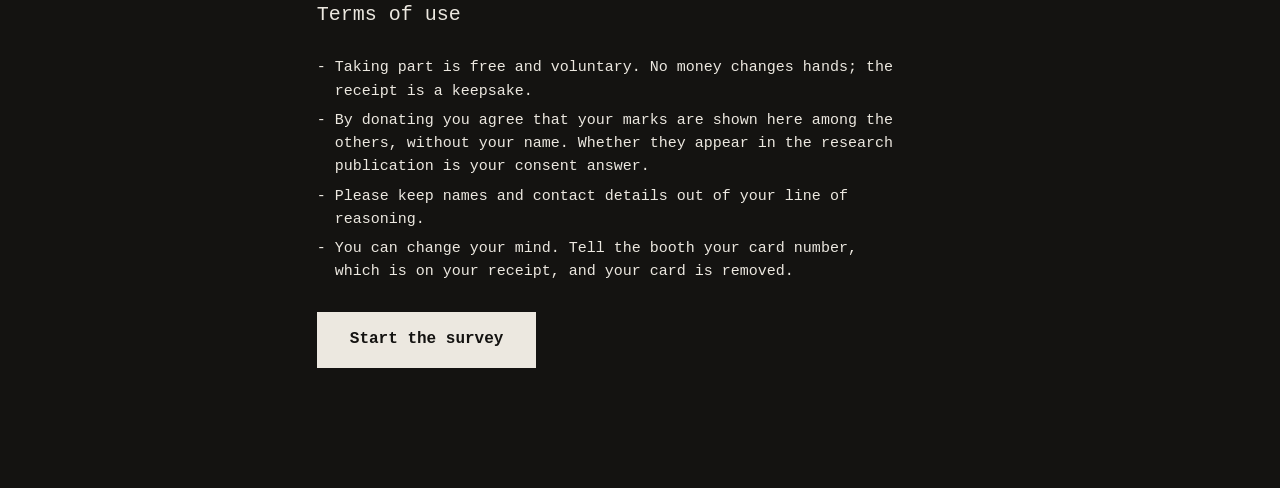
==== commit 6449d261: "About: data policy, disclaimer and terms in plain words; optional email About no longer lists every " ====
--- a/about.html
+++ b/about.html
@@ -85,25 +85,43 @@
       <li><span><b>Prediction.</b> Only the questions where your prediction differs from today go into the second paragraph, with how soon. If nothing moved, it says so.</span></li>
       <li><span><b>Price.</b> The question you moved farthest adds one line on what that move costs. Two questions tied for farthest add a line each.</span></li>
     </ol>
-    <p class="read">Below is everything the text can be made of. Touch a step to read the sentence it adds.</p>
   </section>
 
-  <div id="table"></div>
+  <!-- Drafts in plain words, 25 Nov 2026. Not checked by a lawyer. -->
+  <section class="sec stack" id="data-policy">
+    <h2 class="mid">Data policy</h2>
+    <p class="read">What the booth keeps:</p>
+    <ul class="plain-list">
+      <li>Your marks: today, your prediction, and the time frame.</li>
+      <li>Your consent answer: whether your marks and words may be shown in the research publication.</li>
+      <li>If you gave them: your one line of reasoning, and how long you have lived in the Netherlands.</li>
+      <li>If you left one: your email address. It is kept apart from your answers and used only to send you the results and news about this research.</li>
+    </ul>
+    <p class="read">The booth never keeps your name. To have your email removed, reply to any email you get from the booth.</p>
+  </section>
 
-  <section class="sec stack" id="keeps">
-    <h2 class="mid">What the booth keeps</h2>
+  <section class="sec stack" id="disclaimer">
+    <h2 class="mid">Disclaimer</h2>
     <ul class="plain-list">
-      <li>Your marks: today, prediction, and the time frame.</li>
-      <li>Your one line of reasoning.</li>
-      <li>Your consent answer: whether your marks and words may be shown in the research publication.</li>
-      <li>If you tip it: how long you have lived in the Netherlands.</li>
+      <li>The scenario text is put together from sentences written in advance. It is something to think with, not a forecast and not advice.</li>
+      <li>The questions simplify. Five steps between two answers cannot hold a whole country.</li>
+      <li>The cards are not a survey of the Netherlands. They show the people who came by.</li>
+      <li>Cards marked “invented” are made up, so the page is not empty before the booth has visitors.</li>
     </ul>
-    <p class="read">The booth keeps your marks and your words, never your name. On this website your answer stays in the browser you gave it in. Nothing is sent anywhere.</p>
+  </section>
+
+  <section class="sec stack" id="terms">
+    <h2 class="mid">Terms of use</h2>
+    <ul class="plain-list">
+      <li>Taking part is free and voluntary. No money changes hands; the receipt is a keepsake.</li>
+      <li>By donating you agree that your marks are shown here among the others, without your name. Whether they appear in the research publication is your consent answer.</li>
+      <li>Please keep names and contact details out of your line of reasoning.</li>
+      <li>You can change your mind. Tell the booth your card number, which is on your receipt, and your card is removed.</li>
+    </ul>
     <div class="actions"><a class="btn" href="survey.html">Start the survey</a></div>
   </section>
 </main>
 
 <script type="module" src="js/chrome.js"></script>
-<script type="module" src="js/about.js"></script>
 </body>
 </html>
--- a/css/site.css
+++ b/css/site.css
@@ -110,8 +110,8 @@
 .form { max-width: 640px; }
 .field { display: flex; flex-direction: column; gap: 6px; }
 .field label, .field .legend { font-size: 13px; letter-spacing: 0.08em; text-transform: uppercase; color: var(--muted); }
-.field input[type="text"] { width: 100%; min-height: 52px; padding: 0; font-size: 18px; background: transparent; border: 0; border-bottom: 1px solid var(--ink); border-radius: 0; }
-.field input[type="text"]:focus { outline: 0; border-bottom-width: 3px; }
+.field input[type="text"], .field input[type="email"] { width: 100%; min-height: 52px; padding: 0; font-size: 18px; background: transparent; border: 0; border-bottom: 1px solid var(--ink); border-radius: 0; }
+.field input[type="text"]:focus, .field input[type="email"]:focus { outline: 0; border-bottom-width: 3px; }
 .tick { display: flex; align-items: flex-start; gap: 14px; cursor: pointer; }
 .tick input { appearance: none; -webkit-appearance: none; flex: none; width: 22px; height: 22px; margin: 1px 0 0; border: 1.5px solid var(--ink); border-radius: 0; background: transparent; cursor: pointer; display: grid; place-items: center; }
 .tick input[type="radio"] { border-radius: 50%; }
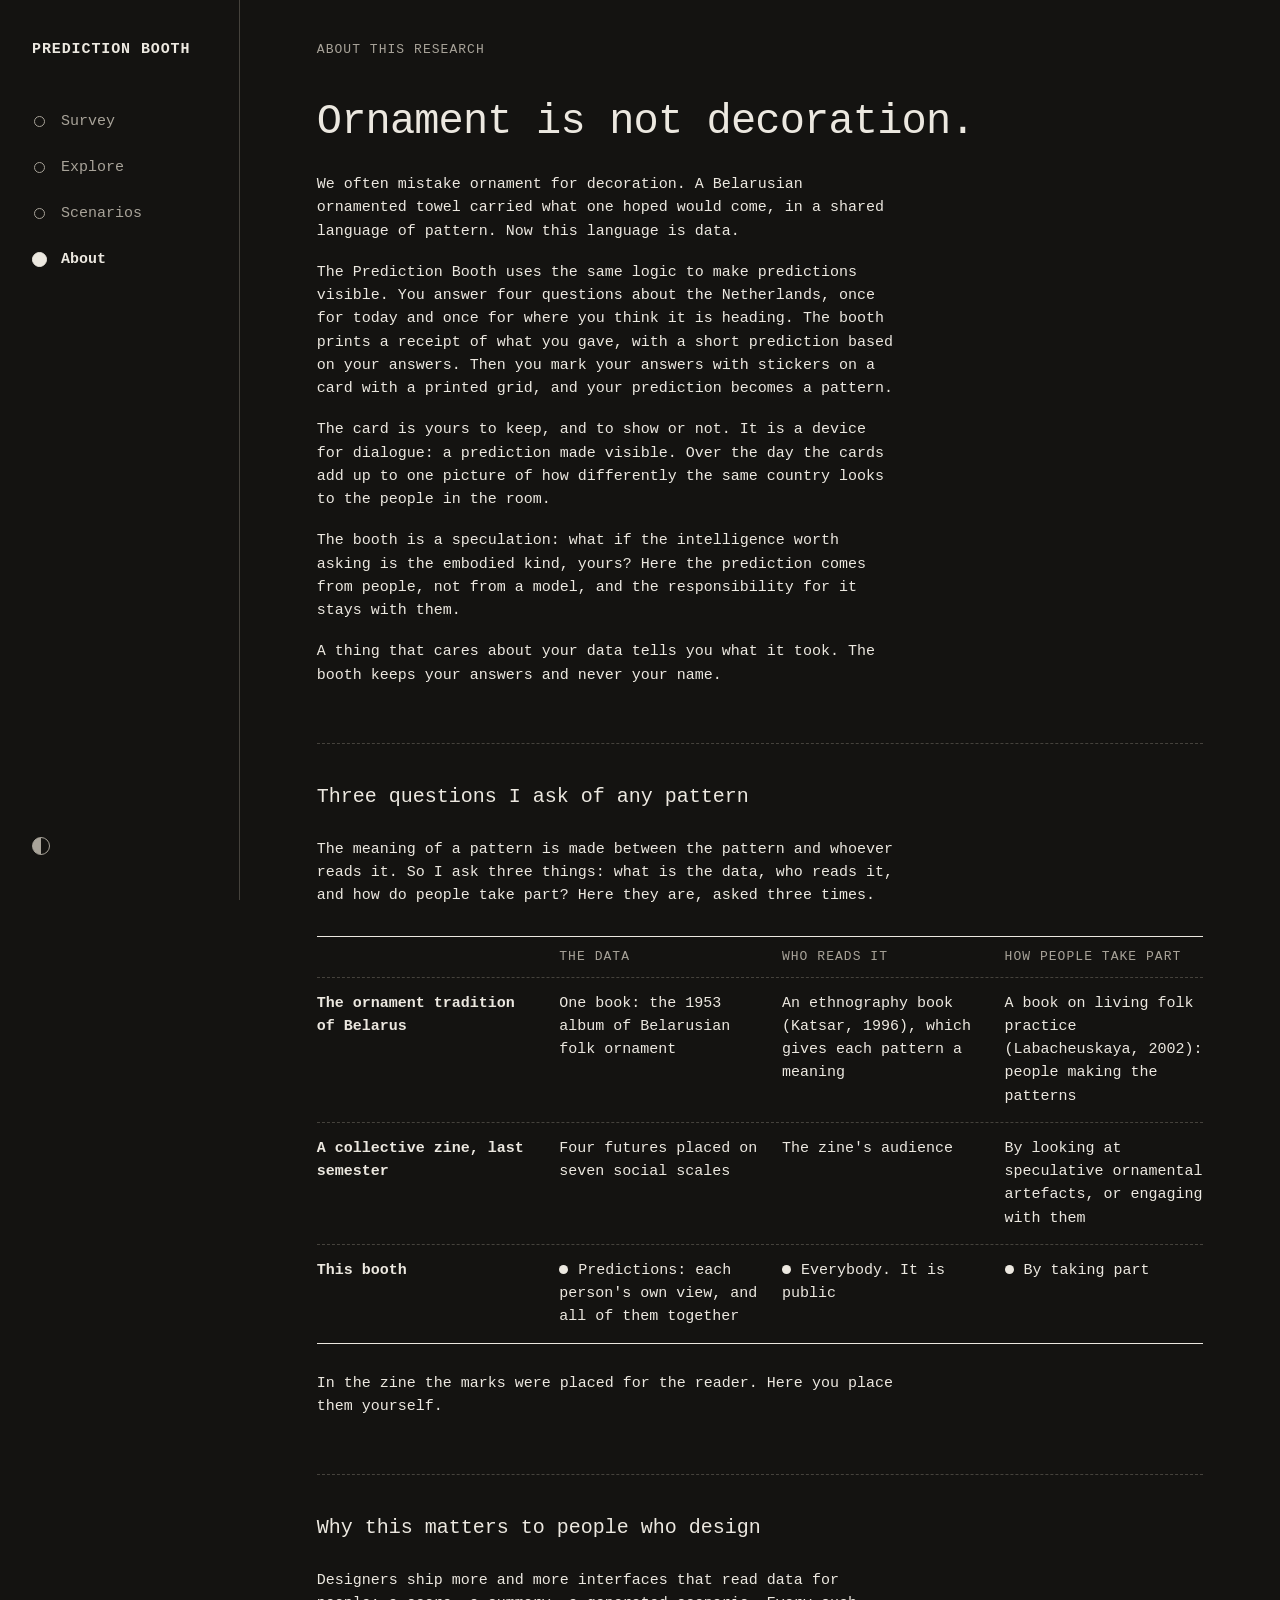
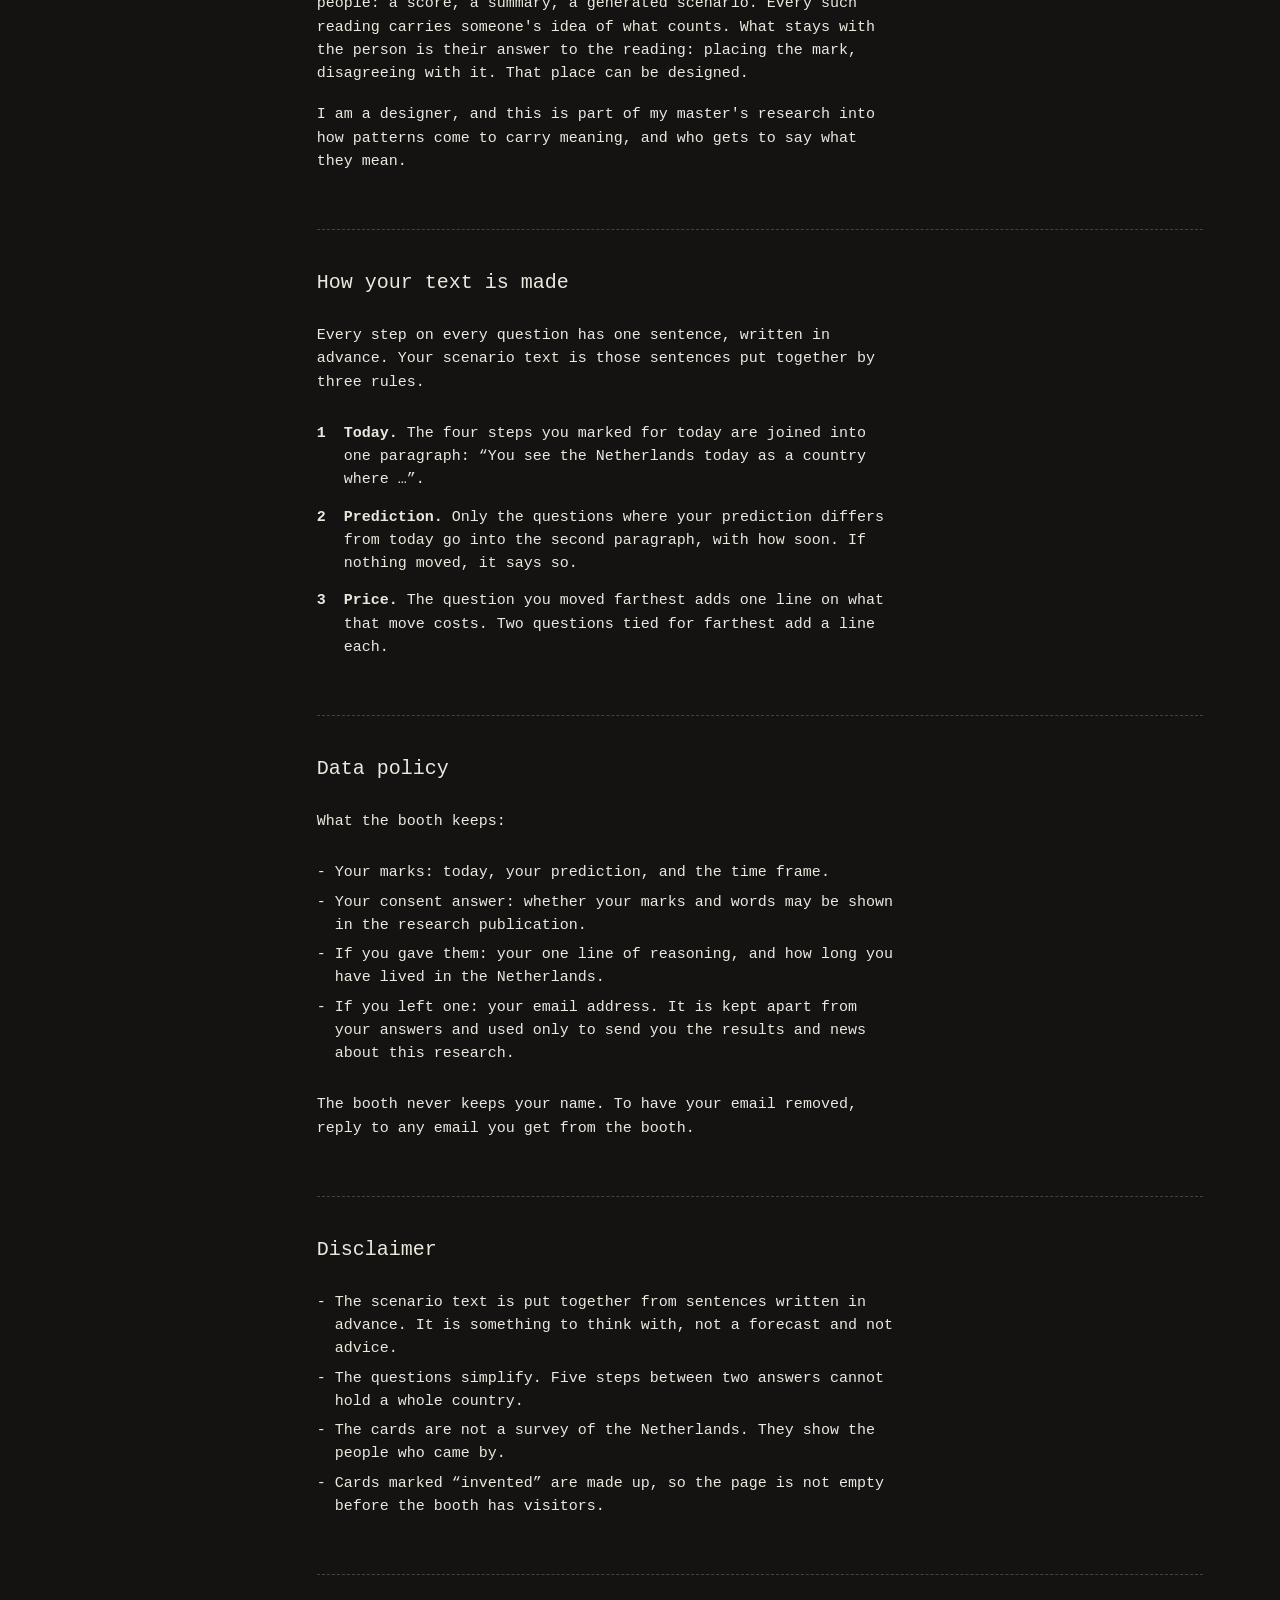
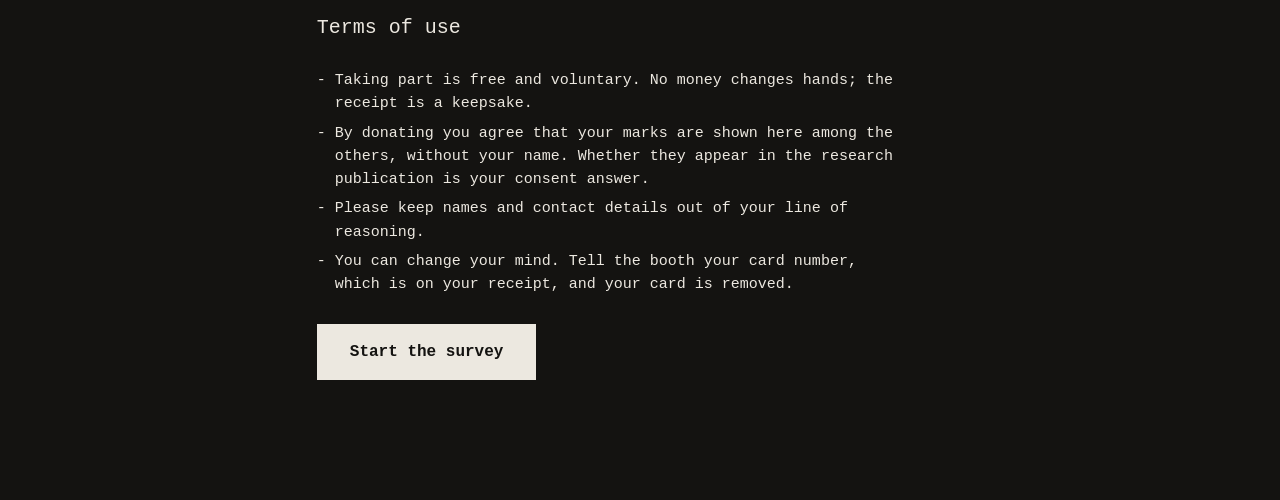
==== commit 1b7d69b3: "About: the project description written for the ThingsCon website It replaces the towel story as the " ====
--- a/about.html
+++ b/about.html
@@ -4,7 +4,7 @@
 <meta charset="utf-8">
 <meta name="viewport" content="width=device-width, initial-scale=1">
 <title>About · Prediction Booth</title>
-<meta name="description" content="Ornament is not decoration: where the Prediction Booth comes from, and how its scenario text is made.">
+<meta name="description" content="We often mistake ornament for decoration. What the Prediction Booth is, what it asks and what it keeps.">
 <meta name="color-scheme" content="dark light">
 <link rel="icon" href="data:image/svg+xml,%3Csvg xmlns='http://www.w3.org/2000/svg' viewBox='0 0 16 16'%3E%3Ccircle cx='8' cy='8' r='7' fill='%23111'/%3E%3Ccircle cx='8' cy='8' r='3' fill='%23f4f2ee'/%3E%3C/svg%3E">
 <script>try { if (localStorage.getItem("prediction-booth-theme") === "light") document.documentElement.dataset.theme = "light"; } catch (e) {}</script>
@@ -23,18 +23,19 @@
 </aside>
 
 <main class="main">
-  <!-- Draft of 25 Nov 2026, evening. Opens on the misconception, keeps the towel story from the
-       first prototype's about.html, and takes the three questions and the table from the
-       design research exercise "What do I want to say?" (DR 3.4, exercise 3). -->
-  <section class="sec stack" id="towel">
+  <!-- The project description as finalised by the author for the ThingsCon website
+       (25 Nov 2026). It replaces the towel story of the first prototype. -->
+  <section class="sec stack" id="about">
     <div class="head">
       <div class="kicker">About this research</div>
       <h1 class="big">Ornament is not decoration.</h1>
     </div>
     <div class="text read">
-      <p>Many people mistake ornament for decoration: a border, a pattern to fill a surface. In Belarusian villages it was a way of saying something. A ritual towel was not for drying hands. It was woven for a wedding, a feast day, a guest met with bread and salt, and its red pattern carried what a household hoped would come. Nobody wrote the wish down. It was made row by row, in a language of dots that everyone could see and each person read in their own way.</p>
-      <p>The official story says that in 1917 Matrona Markevich wove such a towel, and that in 1951 her pattern was placed on the flag of Soviet Belarus under the name “the rising sun”. A historian has since argued that no weaver ever used that name, and that the story was shaped by the professor who proposed the pattern, her brother. Whoever is right, a pattern made for one family ended up standing for a country. Nobody predicted that.</p>
-      <p aria-hidden="true">●  ●  ●  ●  ●</p>
+      <p>We often mistake ornament for decoration. A Belarusian ornamented towel carried what one hoped would come, in a shared language of pattern. Now this language is data.</p>
+      <p>The Prediction Booth uses the same logic to make predictions visible. You answer four questions about the Netherlands, once for today and once for where you think it is heading. The booth prints a receipt of what you gave, with a short prediction based on your answers. Then you mark your answers with stickers on a card with a printed grid, and your prediction becomes a pattern.</p>
+      <p>The card is yours to keep, and to show or not. It is a device for dialogue: a prediction made visible. Over the day the cards add up to one picture of how differently the same country looks to the people in the room.</p>
+      <p>The booth is a speculation: what if the intelligence worth asking is the embodied kind, yours? Here the prediction comes from people, not from a model, and the responsibility for it stays with them.</p>
+      <p>A thing that cares about your data tells you what it took. The booth keeps your answers and never your name.</p>
     </div>
   </section>
 
@@ -64,9 +65,7 @@
         <span role="cell" data-label="How people take part">By taking part</span>
       </div>
     </div>
-    <div class="text read">
-      <p>The Prediction Booth turns the towel around. A towel says what you hope for. Here you say what you expect: how you see the Netherlands today, and where you think it is heading. In the zine the marks were placed for the reader. Here you place them yourself. One card is one view. Together the cards show how differently the same country looks from where each of us stands.</p>
-    </div>
+    <p class="read">In the zine the marks were placed for the reader. Here you place them yourself.</p>
   </section>
 
   <section class="sec stack" id="why">
--- a/css/site.css
+++ b/css/site.css
@@ -242,7 +242,7 @@
   .brand { order: -2; margin-right: auto; }
   .theme { order: -1; }
   .side nav { flex-basis: 100%; }
-  .side nav { flex-direction: row; flex-wrap: wrap; gap: 0 10px; font-size: 14px; }
+  .side nav { flex-direction: row; flex-wrap: wrap; gap: 0 10px; font-size: 13px; }
   .side nav a { gap: 6px; }
   .theme { margin: -8px -13px -8px auto; }
   .main { padding: 32px 16px 72px; }
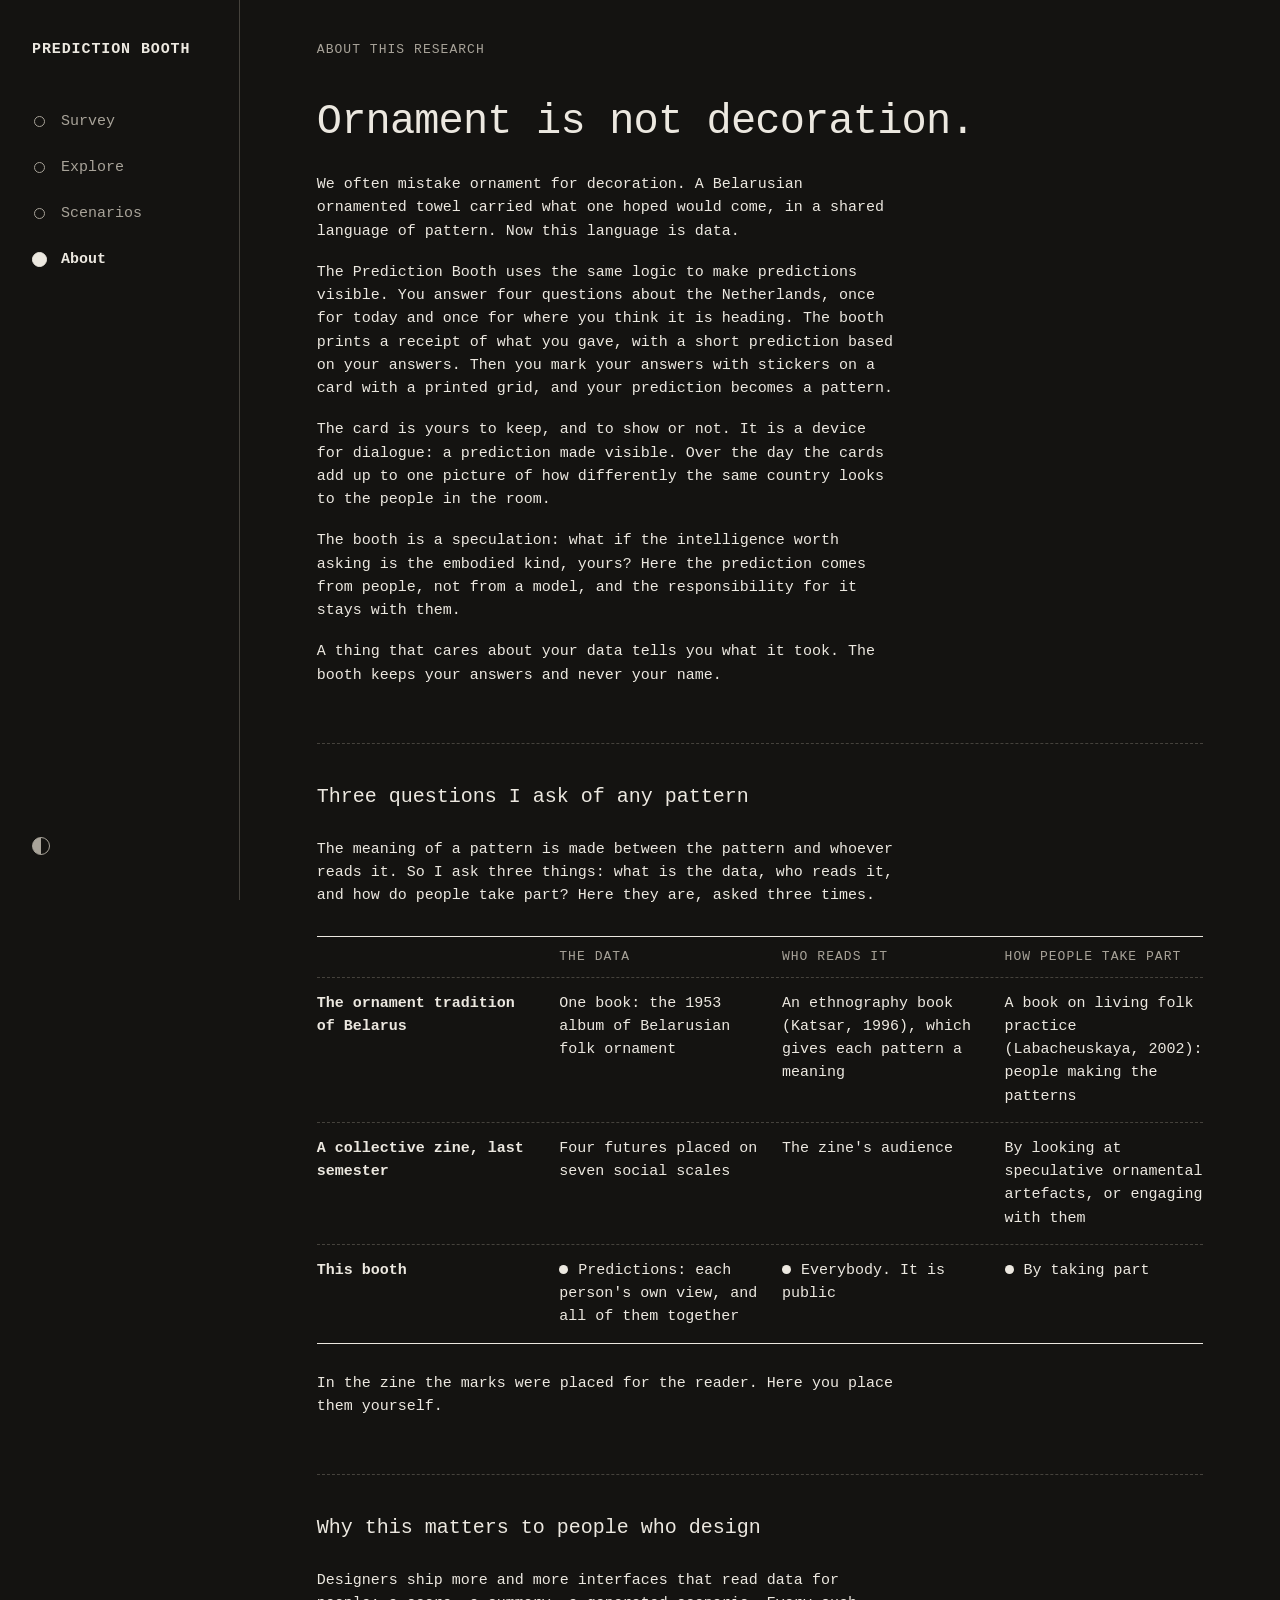
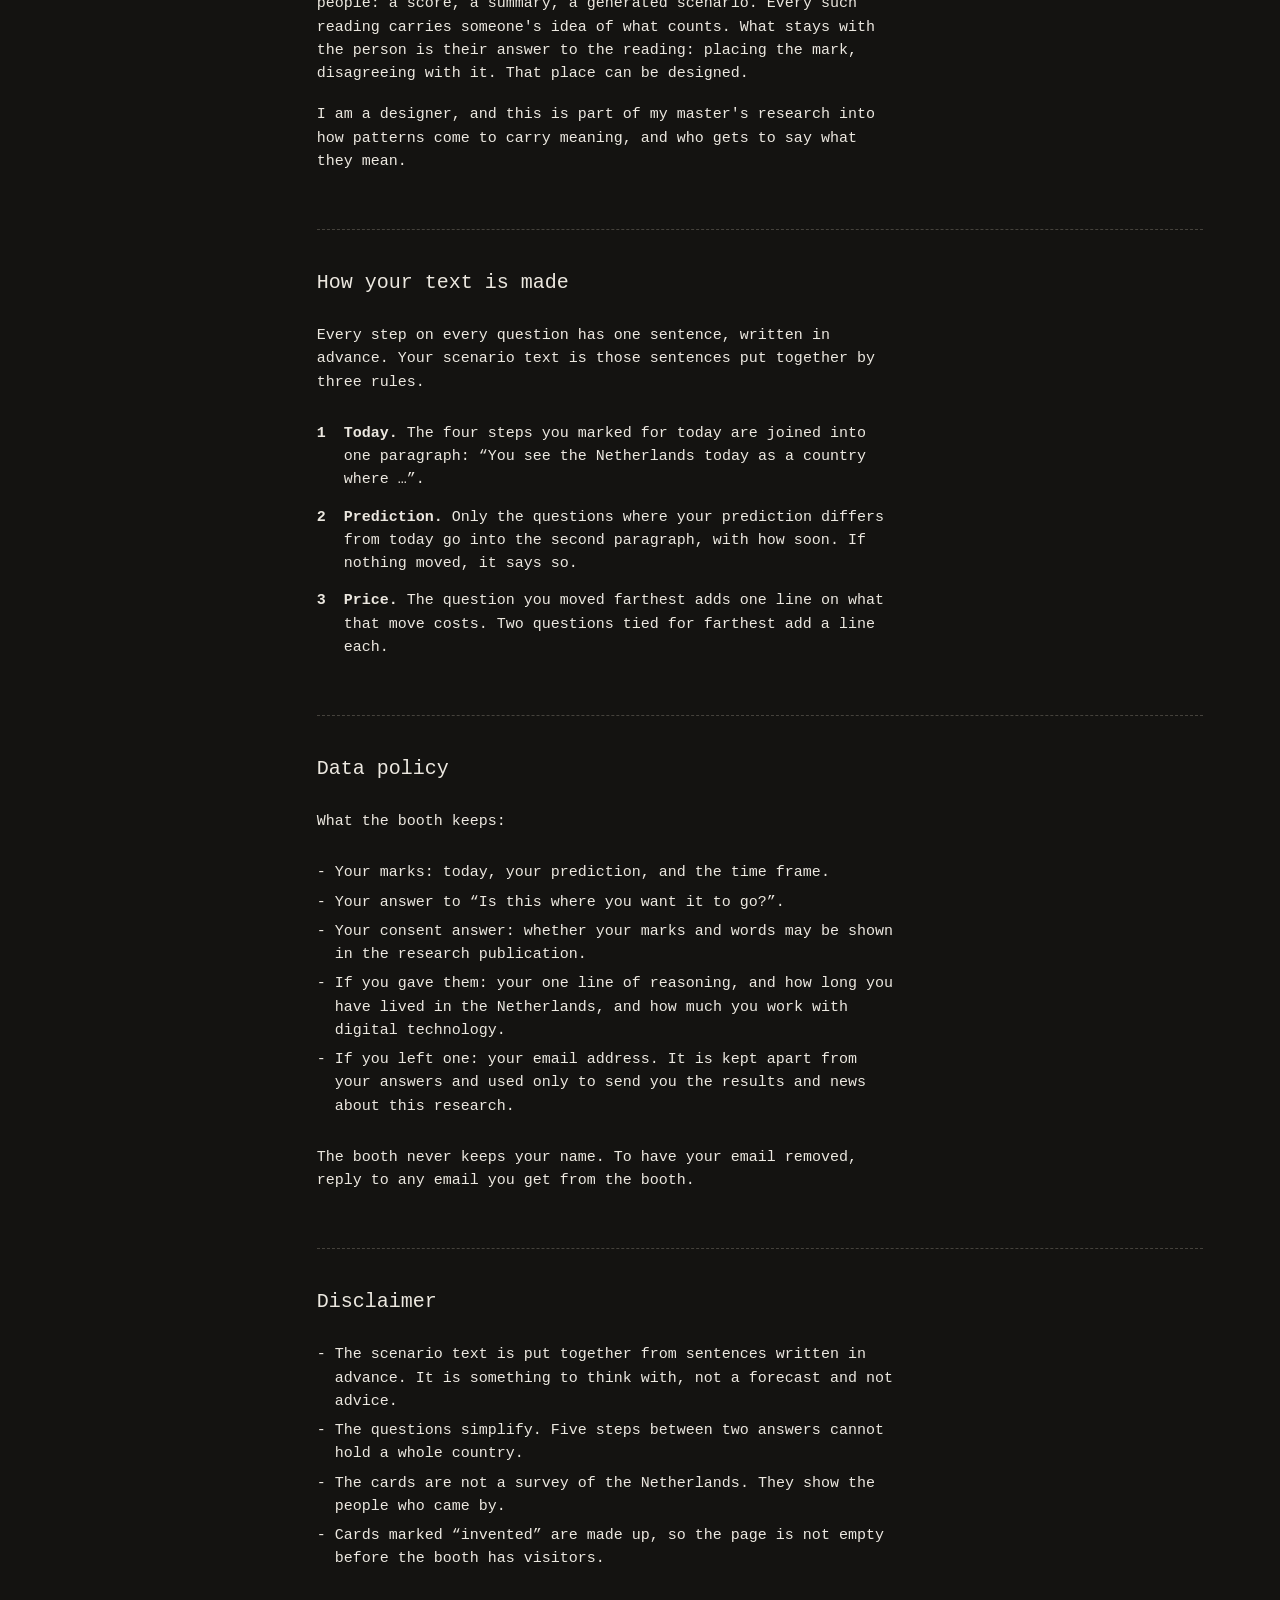
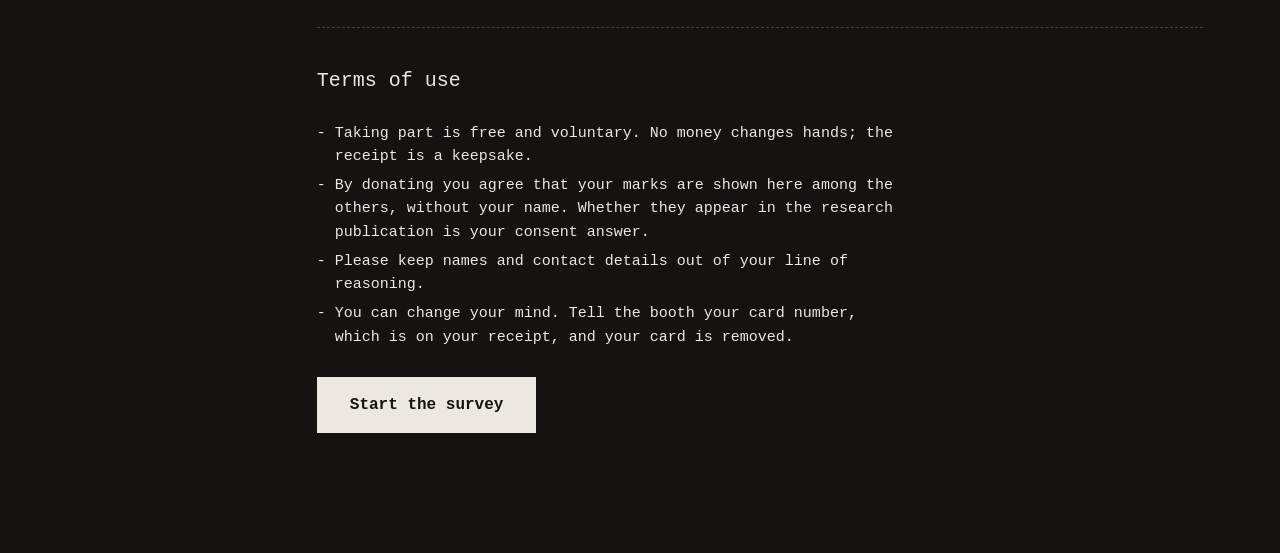
==== commit 2b06ec89: "Change list of 26 Nov: technology frame, reworded questions, closing question The question line unde" ====
--- a/about.html
+++ b/about.html
@@ -80,7 +80,7 @@
     <h2 class="mid">How your text is made</h2>
     <p class="read">Every step on every question has one sentence, written in advance. Your scenario text is those sentences put together by three rules.</p>
     <ol class="steps">
-      <li><span><b>Today.</b> The four steps you marked for today are joined into one paragraph: “You see the Netherlands today as a country where …”.</span></li>
+      <li><span><b>Today.</b> The four steps you marked for today are joined into one paragraph: “You see <span data-place>the Netherlands</span> today as a country where …”.</span></li>
       <li><span><b>Prediction.</b> Only the questions where your prediction differs from today go into the second paragraph, with how soon. If nothing moved, it says so.</span></li>
       <li><span><b>Price.</b> The question you moved farthest adds one line on what that move costs. Two questions tied for farthest add a line each.</span></li>
     </ol>
@@ -92,8 +92,9 @@
     <p class="read">What the booth keeps:</p>
     <ul class="plain-list">
       <li>Your marks: today, your prediction, and the time frame.</li>
+      <li>Your answer to “Is this where you want it to go?”.</li>
       <li>Your consent answer: whether your marks and words may be shown in the research publication.</li>
-      <li>If you gave them: your one line of reasoning, and how long you have lived in the Netherlands.</li>
+      <li>If you gave them: your one line of reasoning, and how long you have lived in <span data-place>the Netherlands</span>, and how much you work with digital technology.</li>
       <li>If you left one: your email address. It is kept apart from your answers and used only to send you the results and news about this research.</li>
     </ul>
     <p class="read">The booth never keeps your name. To have your email removed, reply to any email you get from the booth.</p>
@@ -104,7 +105,7 @@
     <ul class="plain-list">
       <li>The scenario text is put together from sentences written in advance. It is something to think with, not a forecast and not advice.</li>
       <li>The questions simplify. Five steps between two answers cannot hold a whole country.</li>
-      <li>The cards are not a survey of the Netherlands. They show the people who came by.</li>
+      <li>The cards are not a survey of <span data-place>the Netherlands</span>. They show the people who came by.</li>
       <li>Cards marked “invented” are made up, so the page is not empty before the booth has visitors.</li>
     </ul>
   </section>
--- a/css/site.css
+++ b/css/site.css
@@ -56,7 +56,7 @@
 
 .stack { display: flex; flex-direction: column; gap: 28px; }
 .stack--s { gap: 12px; }
-.stack--l { gap: 36px; }
+.stack--l { gap: 30px; }
 .sec + .sec, .main > div > .sec:first-child, .main > div + .sec { margin-top: 56px; padding-top: 40px; border-top: 1px dashed var(--line); }
 .kicker { font-size: 13px; letter-spacing: 0.08em; text-transform: uppercase; color: var(--muted); }
 .big { font-size: clamp(28px, 3.6vw, 42px); line-height: 1.1; font-weight: 500; letter-spacing: -0.02em; max-width: 20em; }
@@ -157,14 +157,39 @@
 .scale--read .scale__move { top: calc(var(--rowh) / 2 - 1.5px); height: 3px; }
 .scale--read + .poles { font-size: 13px; color: var(--muted); margin-top: 6px; }
 
+/* the years: one dot dragged along a line from 0 to ∞; it grows the further ahead it goes */
+.slider { user-select: none; -webkit-user-select: none; }
+.slider__track { position: relative; height: 114px; touch-action: pan-y; cursor: grab; }
+.slider.is-dragging .slider__track { cursor: grabbing; }
+.slider__track::before { content: ""; position: absolute; left: calc(100% / (var(--n) * 2)); right: calc(100% / (var(--n) * 2)); top: 44px; border-top: 1px dashed var(--ink); }
+.slider__stops { position: absolute; inset: 0; display: grid; grid-template-columns: repeat(var(--n), minmax(0, 1fr)); }
+.slider__stop { position: relative; }
+.slider__stop i { position: absolute; left: 50%; top: 44px; width: 10px; height: 10px; translate: -50% -50%; border-radius: 50%; border: 1.5px solid var(--ink); background: var(--bg); }
+.slider__stop b { position: absolute; left: 0; right: 0; bottom: 0; text-align: center; font-weight: 400; color: var(--muted); }
+.slider__stop.is-on b { color: var(--ink); font-weight: 700; }
+.slider__dot {
+  --size: calc(22px + var(--grow, 0) * 34px);
+  position: absolute; top: 44px; left: 0; width: var(--size); height: var(--size); translate: -50% -50%; border-radius: 50%;
+  border: 1.5px solid var(--ink); background: var(--bg); box-shadow: 0 0 0 3px var(--bg);
+  transition: left .28s cubic-bezier(.34, 1.56, .64, 1), width .28s, height .28s, scale .18s;
+}
+.slider.is-set .slider__dot { background: var(--ink); }
+.slider.is-dragging .slider__dot { transition: scale .18s; scale: 1.15; }
+.slider__track:focus-visible { outline-offset: 4px; }
+
 /* two lines, two questions: today above, the prediction below, on the same five steps.
    Made for touch: the meaning of the chosen step shows under its line. */
 .lines { display: flex; flex-direction: column; gap: 8px; }
-.line { display: grid; grid-template-columns: 190px minmax(0, 1fr); column-gap: 32px; align-items: start; }
-.line__label { height: 88px; display: flex; flex-direction: column; justify-content: center; gap: 4px; }
+.line { display: grid; grid-template-columns: 170px minmax(0, 1fr); column-gap: 32px; align-items: start; }
+/* the name sits level with the dots; what the line asks follows under it */
+.line__label { padding-top: 32px; display: flex; flex-direction: column; gap: 4px; }
 .line__name { display: flex; align-items: center; gap: 12px; font-weight: 700; font-size: 17px; }
 .line__ask { color: var(--muted); font-size: 14px; line-height: 1.4; }
-.line__cap { min-height: 4.6em; margin-top: 8px; }
+/* one line under a question: what is already happening */
+.already { max-width: 64ch; }
+.already .kicker { display: block; margin-bottom: 2px; }
+
+.line__cap { min-height: 3.4em; margin-top: 6px; }
 .line__cap p { font-size: 17px; line-height: 1.45; max-width: 42em; }
 .line__step { font-size: 13px; letter-spacing: 0.08em; text-transform: uppercase; color: var(--muted); margin-bottom: 2px; }
 .line--ends .poles { margin: 0; font-size: 14px; color: var(--muted); }
@@ -252,8 +277,9 @@
   .head .big { margin-top: 0; }
   .scale .dots { --rowh: 76px; --base: 13px; --big: min(46px, 11.5vw); --small: 22px; --pitch: 5px; }
   .scale--pred .dots { --small: min(30px, 8vw); }
+  .slider__dot { --size: calc(20px + var(--grow, 0) * 24px); }
   .line { grid-template-columns: minmax(0, 1fr); }
-  .line__label { height: auto; padding-top: 8px; flex-direction: row; align-items: baseline; justify-content: flex-start; flex-wrap: wrap; gap: 4px 14px; }
+  .line__label { padding-top: 8px; flex-direction: row; align-items: baseline; flex-wrap: wrap; gap: 2px 14px; }
   .line--ends > div:first-child { display: none; }
   .line__cap { min-height: 6em; }
   .line__cap p { font-size: 16px; }
